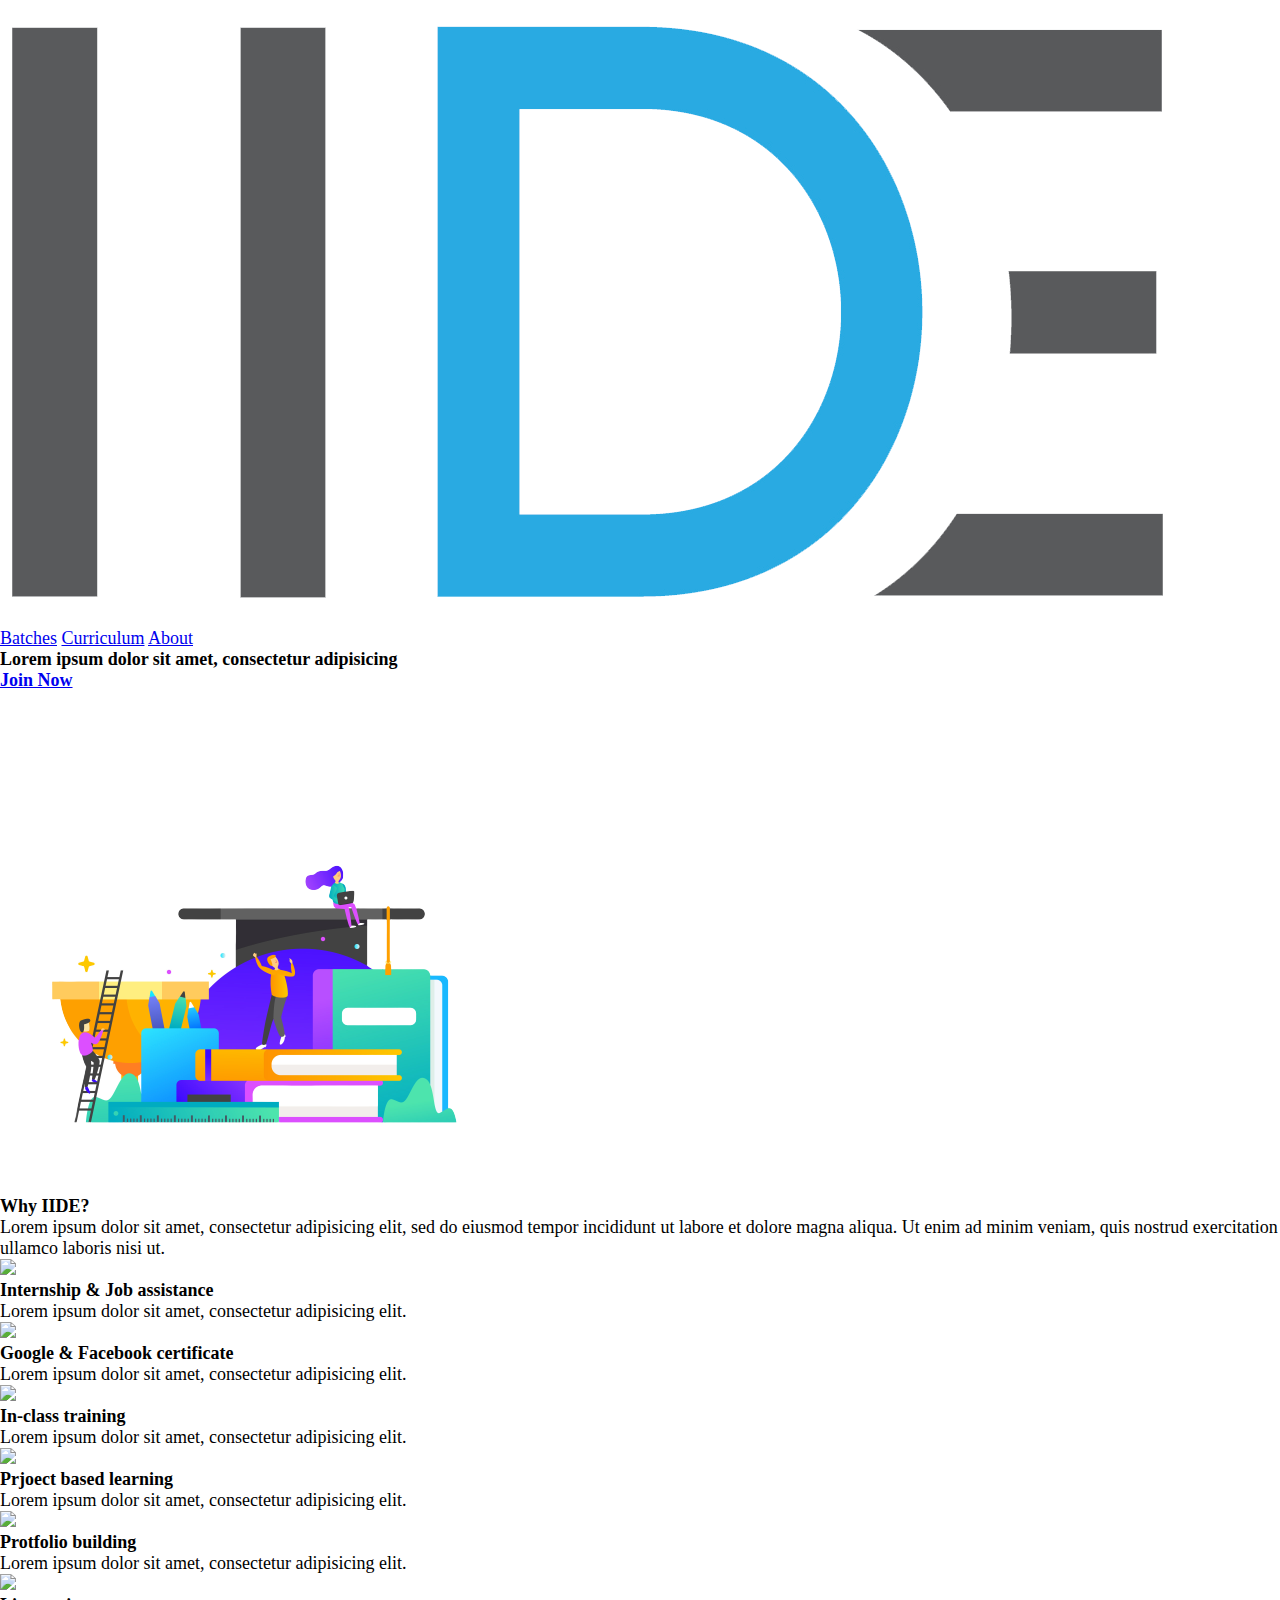
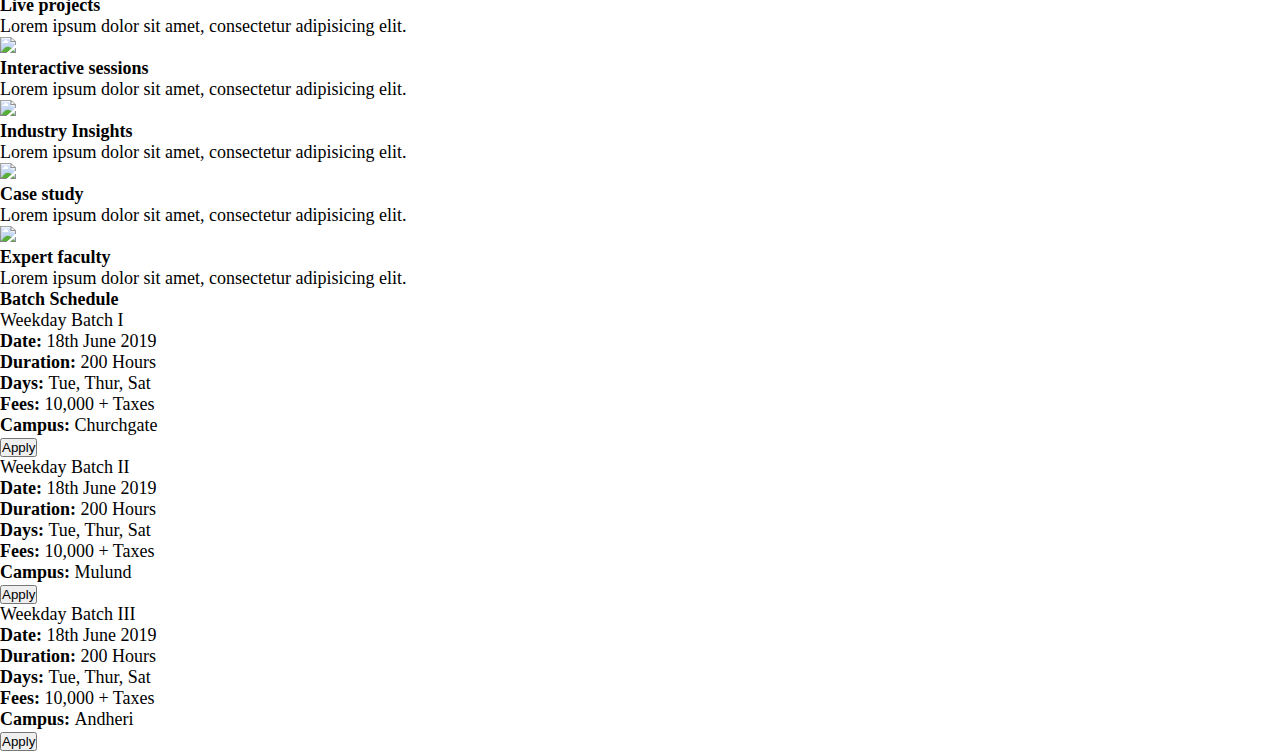
==== index.html @ a880cb13 "added batches section" ====
<!DOCTYPE html>
<html>
	<head>
		<title>IIDE</title>
		<link rel="shortcut icon" type="image/x-icon" href="./assets/favicon.ico">
		<link rel="stylesheet" type="text/css" href="./style.css">
	</head>
	<body>
		<div class="container">
			<div class="header_wrapper">
				<header>
					<div class="header_intwrapper">
						<div class="logo_wrapper">
							<img src="./assets/img/logo.png" alt="IIDE classes">
						</div>
						<div class="header_links">
							<a href="#">Batches</a>
							<a href="#">Curriculum</a>
							<a href="#">About</a>
						</div>
					</div>
				</header>
			</div>

			<section class="banner">
				<div class="banner_wrapper">
					<div class="banner_intwrapper">
						<h1 class="banner_text">
							Lorem ipsum dolor sit amet, consectetur adipisicing
							<div class="banner_btn_wrapper">
								<a href="./contact.html" class="banner_btn">Join Now</a>
							</div>
						</h1>
						<div class="banner_img">
							<img src="./assets/img/banner.png">
						</div>
					</div>
				</div>
			</section>

			<div class="hm_wrapper">
				<section class="into">
					<div class="intro_wrapper">
						<div class="intro_intwrapper">
							<h2>Why IIDE?</h2>
							<div class="intro_content_wrapper">
								<div class="intro_content_int_wrapper">
									<p>Lorem ipsum dolor sit amet, consectetur adipisicing elit, sed do eiusmod
									tempor incididunt ut labore et dolore magna aliqua. Ut enim ad minim veniam,
									quis nostrud exercitation ullamco laboris nisi ut.</p>
									<div class="intro_perks_wrapper">
										<div class="intro_perks">
											<img src="./assets/icons/.png">
											<h3>Internship &amp; Job assistance</h3>
											<div class="intro_perks_content">Lorem ipsum dolor sit amet, consectetur adipisicing elit.</div>
										</div>

										<div class="intro_perks">
											<img src="./assets/icons/.png">
											<h3>Google &amp; Facebook certificate</h3>
											<div class="intro_perks_content">Lorem ipsum dolor sit amet, consectetur adipisicing elit.</div>
										</div>

										<div class="intro_perks">
											<img src="./assets/icons/.png">
											<h3>In-class training</h3>
											<div class="intro_perks_content">Lorem ipsum dolor sit amet, consectetur adipisicing elit.</div>
										</div>

										<div class="intro_perks">
											<img src="./assets/icons/.png">
											<h3>Prjoect based learning </h3>
											<div class="intro_perks_content">Lorem ipsum dolor sit amet, consectetur adipisicing elit.</div>
										</div>

										<div class="intro_perks">
											<img src="./assets/icons/.png">
											<h3>Protfolio building</h3>
											<div class="intro_perks_content">Lorem ipsum dolor sit amet, consectetur adipisicing elit.</div>
										</div>

										<div class="intro_perks">
											<img src="./assets/icons/.png">
											<h3>Live projects</h3>
											<div class="intro_perks_content">Lorem ipsum dolor sit amet, consectetur adipisicing elit.</div>
										</div>

										<div class="intro_perks">
											<img src="./assets/icons/.png">
											<h3>Interactive sessions</h3>
											<div class="intro_perks_content">Lorem ipsum dolor sit amet, consectetur adipisicing elit.</div>
										</div>

										<div class="intro_perks">
											<img src="./assets/icons/.png">
											<h3>Industry Insights</h3>
											<div class="intro_perks_content">Lorem ipsum dolor sit amet, consectetur adipisicing elit.</div>
										</div>

										<div class="intro_perks">
											<img src="./assets/icons/.png">
											<h3>Case study</h3>
											<div class="intro_perks_content">Lorem ipsum dolor sit amet, consectetur adipisicing elit.</div>
										</div>

										<div class="intro_perks">
											<img src="./assets/icons/.png">
											<h3>Expert faculty</h3>
											<div class="intro_perks_content">Lorem ipsum dolor sit amet, consectetur adipisicing elit.</div>
										</div>


									</div>
								</div>
							</div>
						</div>
					</div>
				</section>

				<section id="batches">
					<div class="batches_wrapper">
						<div class="batches_intwrapper">
							<h2>Batch Schedule</h2>
							<div class="batch_box">
								<div class="batch_box_head">Weekday Batch I</div>
								<div class="batch_box_details">
									<b>Date: </b>18th June 2019</br>
									<b>Duration: </b>200 Hours</br>
									<b>Days: </b>Tue, Thur, Sat</br>
									<b>Fees: </b>10,000 + Taxes</br>
									<b>Campus: </b>Churchgate
								</div>
								<button class="batches_button">Apply</button>
							</div>

							<div class="batch_box">
								<div class="batch_box_head">Weekday Batch II</div>
								<div class="batch_box_details">
									<b>Date: </b>18th June 2019</br>
									<b>Duration: </b>200 Hours</br>
									<b>Days: </b>Tue, Thur, Sat</br>
									<b>Fees: </b>10,000 + Taxes</br>
									<b>Campus: </b>Mulund
								</div>
								<button class="batches_button">Apply</button>
							</div>

							<div class="batch_box">
								<div class="batch_box_head">Weekday Batch III</div>
								<div class="batch_box_details">
									<b>Date: </b>18th June 2019</br>
									<b>Duration: </b>200 Hours</br>
									<b>Days: </b>Tue, Thur, Sat</br>
									<b>Fees: </b>10,000 + Taxes</br>
									<b>Campus: </b>Andheri
								</div>
								<button class="batches_button">Apply</button>
							</div>


						</div>
					</div>
				</section>
			</div>

		</div>

	</body>
</html>
---- style.css ----
html, body, div, span, object, iframe,h1, h2, h3, h4, h5, h6, p, blockquote, pre,abbr, address, cite, code,del, dfn, em, img, ins, kbd, q, samp,small, strong, sub, sup, var,b, i,dl, dt, dd, ol, ul, li,fieldset, form, label, legend,table, caption, tbody, tfoot, thead, tr, th, td,article, aside, canvas, details, figcaption, figure,footer, header, hgroup, menu, nav, section, summary,time, mark, audio, video, textarea  {
	margin:0;
	padding:0;
	border:0;
	outline:0;
	font-size: 18px;
	background:transparent;
	vertical-align:baseline;	
}
*{
	margin: 0;
	padding: 0;
	box-sizing: border-box;
}
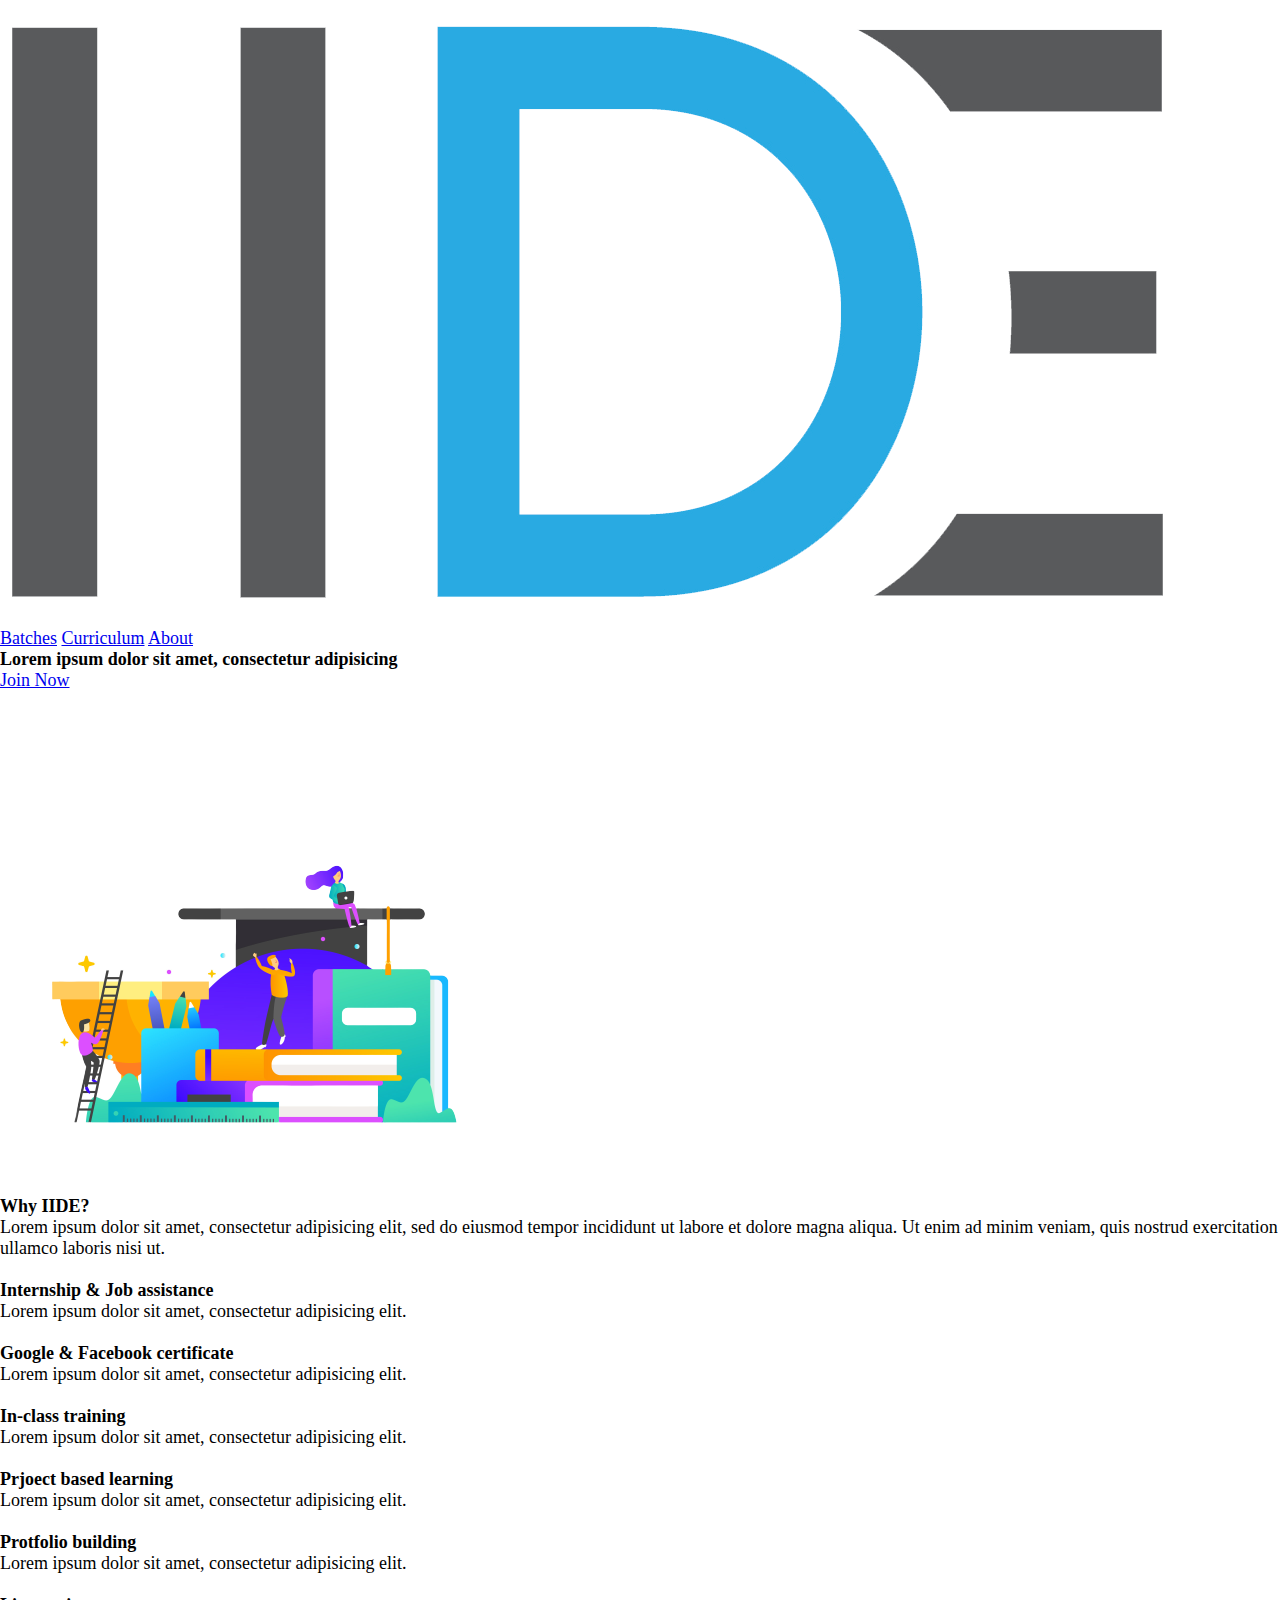
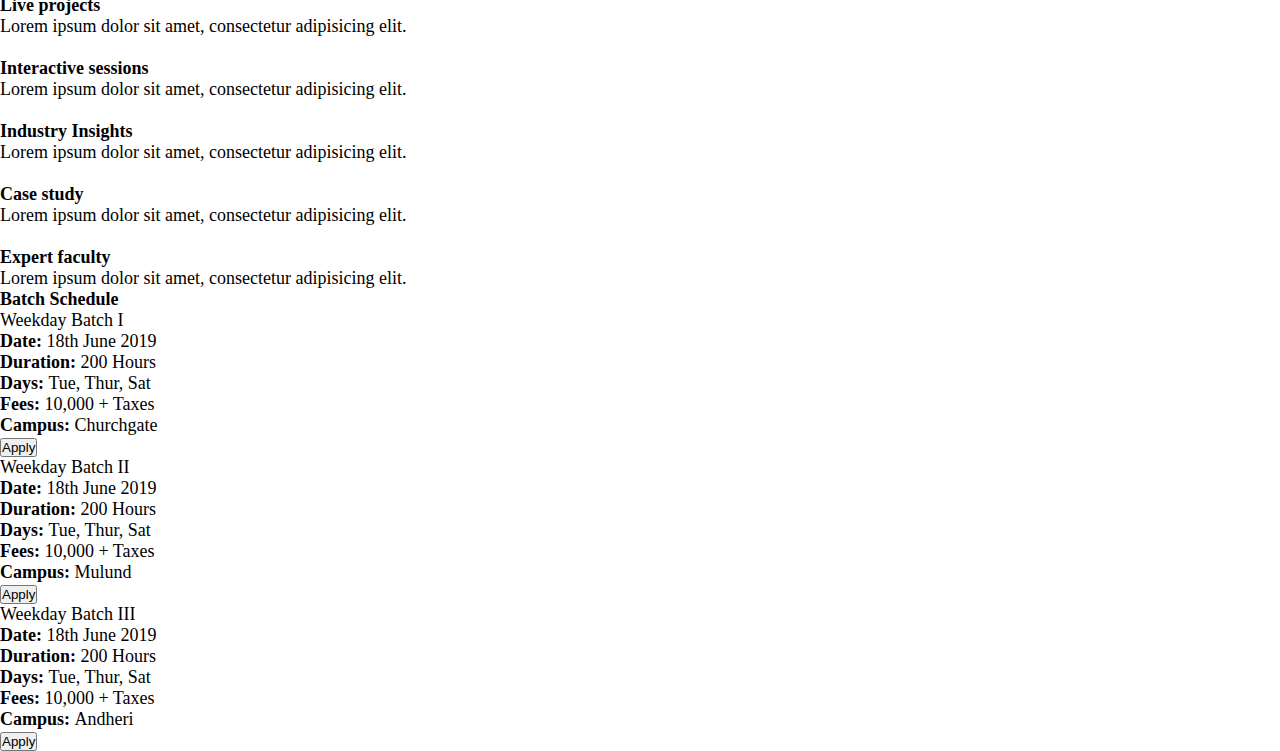
==== commit 1cb7c14a: "html validated" ====
--- a/index.html
+++ b/index.html
@@ -1,5 +1,5 @@
 <!DOCTYPE html>
-<html>
+<html lang="en">
 	<head>
 		<title>IIDE</title>
 		<link rel="shortcut icon" type="image/x-icon" href="./assets/favicon.ico">
@@ -25,21 +25,19 @@
 			<section class="banner">
 				<div class="banner_wrapper">
 					<div class="banner_intwrapper">
-						<h1 class="banner_text">
-							Lorem ipsum dolor sit amet, consectetur adipisicing
+						<h1 class="banner_text">Lorem ipsum dolor sit amet, consectetur adipisicing</h1>
 							<div class="banner_btn_wrapper">
 								<a href="./contact.html" class="banner_btn">Join Now</a>
 							</div>
-						</h1>
 						<div class="banner_img">
-							<img src="./assets/img/banner.png">
+							<img src="./assets/img/banner.png" alt="">
 						</div>
 					</div>
 				</div>
 			</section>
 
 			<div class="hm_wrapper">
-				<section class="into">
+				<section id="into">
 					<div class="intro_wrapper">
 						<div class="intro_intwrapper">
 							<h2>Why IIDE?</h2>
@@ -50,61 +48,61 @@
 									quis nostrud exercitation ullamco laboris nisi ut.</p>
 									<div class="intro_perks_wrapper">
 										<div class="intro_perks">
-											<img src="./assets/icons/.png">
+											<img src="./assets/icons/.png" alt="">
 											<h3>Internship &amp; Job assistance</h3>
 											<div class="intro_perks_content">Lorem ipsum dolor sit amet, consectetur adipisicing elit.</div>
 										</div>
 
 										<div class="intro_perks">
-											<img src="./assets/icons/.png">
+											<img src="./assets/icons/.png" alt="">
 											<h3>Google &amp; Facebook certificate</h3>
 											<div class="intro_perks_content">Lorem ipsum dolor sit amet, consectetur adipisicing elit.</div>
 										</div>
 
 										<div class="intro_perks">
-											<img src="./assets/icons/.png">
+											<img src="./assets/icons/.png" alt="">
 											<h3>In-class training</h3>
 											<div class="intro_perks_content">Lorem ipsum dolor sit amet, consectetur adipisicing elit.</div>
 										</div>
 
 										<div class="intro_perks">
-											<img src="./assets/icons/.png">
+											<img src="./assets/icons/.png" alt="">
 											<h3>Prjoect based learning </h3>
 											<div class="intro_perks_content">Lorem ipsum dolor sit amet, consectetur adipisicing elit.</div>
 										</div>
 
 										<div class="intro_perks">
-											<img src="./assets/icons/.png">
+											<img src="./assets/icons/.png" alt="">
 											<h3>Protfolio building</h3>
 											<div class="intro_perks_content">Lorem ipsum dolor sit amet, consectetur adipisicing elit.</div>
 										</div>
 
 										<div class="intro_perks">
-											<img src="./assets/icons/.png">
+											<img src="./assets/icons/.png" alt="">
 											<h3>Live projects</h3>
 											<div class="intro_perks_content">Lorem ipsum dolor sit amet, consectetur adipisicing elit.</div>
 										</div>
 
 										<div class="intro_perks">
-											<img src="./assets/icons/.png">
+											<img src="./assets/icons/.png" alt="">
 											<h3>Interactive sessions</h3>
 											<div class="intro_perks_content">Lorem ipsum dolor sit amet, consectetur adipisicing elit.</div>
 										</div>
 
 										<div class="intro_perks">
-											<img src="./assets/icons/.png">
+											<img src="./assets/icons/.png" alt="">
 											<h3>Industry Insights</h3>
 											<div class="intro_perks_content">Lorem ipsum dolor sit amet, consectetur adipisicing elit.</div>
 										</div>
 
 										<div class="intro_perks">
-											<img src="./assets/icons/.png">
+											<img src="./assets/icons/.png" alt="">
 											<h3>Case study</h3>
 											<div class="intro_perks_content">Lorem ipsum dolor sit amet, consectetur adipisicing elit.</div>
 										</div>
 
 										<div class="intro_perks">
-											<img src="./assets/icons/.png">
+											<img src="./assets/icons/.png" alt="">
 											<h3>Expert faculty</h3>
 											<div class="intro_perks_content">Lorem ipsum dolor sit amet, consectetur adipisicing elit.</div>
 										</div>
@@ -124,10 +122,10 @@
 							<div class="batch_box">
 								<div class="batch_box_head">Weekday Batch I</div>
 								<div class="batch_box_details">
-									<b>Date: </b>18th June 2019</br>
-									<b>Duration: </b>200 Hours</br>
-									<b>Days: </b>Tue, Thur, Sat</br>
-									<b>Fees: </b>10,000 + Taxes</br>
+									<b>Date: </b>18th June 2019<br/>
+									<b>Duration: </b>200 Hours<br/>
+									<b>Days: </b>Tue, Thur, Sat<br/>
+									<b>Fees: </b>10,000 + Taxes<br/>
 									<b>Campus: </b>Churchgate
 								</div>
 								<button class="batches_button">Apply</button>
@@ -136,10 +134,10 @@
 							<div class="batch_box">
 								<div class="batch_box_head">Weekday Batch II</div>
 								<div class="batch_box_details">
-									<b>Date: </b>18th June 2019</br>
-									<b>Duration: </b>200 Hours</br>
-									<b>Days: </b>Tue, Thur, Sat</br>
-									<b>Fees: </b>10,000 + Taxes</br>
+									<b>Date: </b>18th June 2019<br/>
+									<b>Duration: </b>200 Hours<br/>
+									<b>Days: </b>Tue, Thur, Sat<br/>
+									<b>Fees: </b>10,000 + Taxes<br/>
 									<b>Campus: </b>Mulund
 								</div>
 								<button class="batches_button">Apply</button>
@@ -148,19 +146,23 @@
 							<div class="batch_box">
 								<div class="batch_box_head">Weekday Batch III</div>
 								<div class="batch_box_details">
-									<b>Date: </b>18th June 2019</br>
-									<b>Duration: </b>200 Hours</br>
-									<b>Days: </b>Tue, Thur, Sat</br>
-									<b>Fees: </b>10,000 + Taxes</br>
+									<b>Date: </b>18th June 2019<br/>
+									<b>Duration: </b>200 Hours<br/>
+									<b>Days: </b>Tue, Thur, Sat<br/>
+									<b>Fees: </b>10,000 + Taxes<br/>
 									<b>Campus: </b>Andheri
 								</div>
 								<button class="batches_button">Apply</button>
 							</div>
-
-
 						</div>
 					</div>
 				</section>
+
+				<section id="request_call">
+					
+				</section>
+
+			<!-- hm_wrapper -->
 			</div>
 
 		</div>
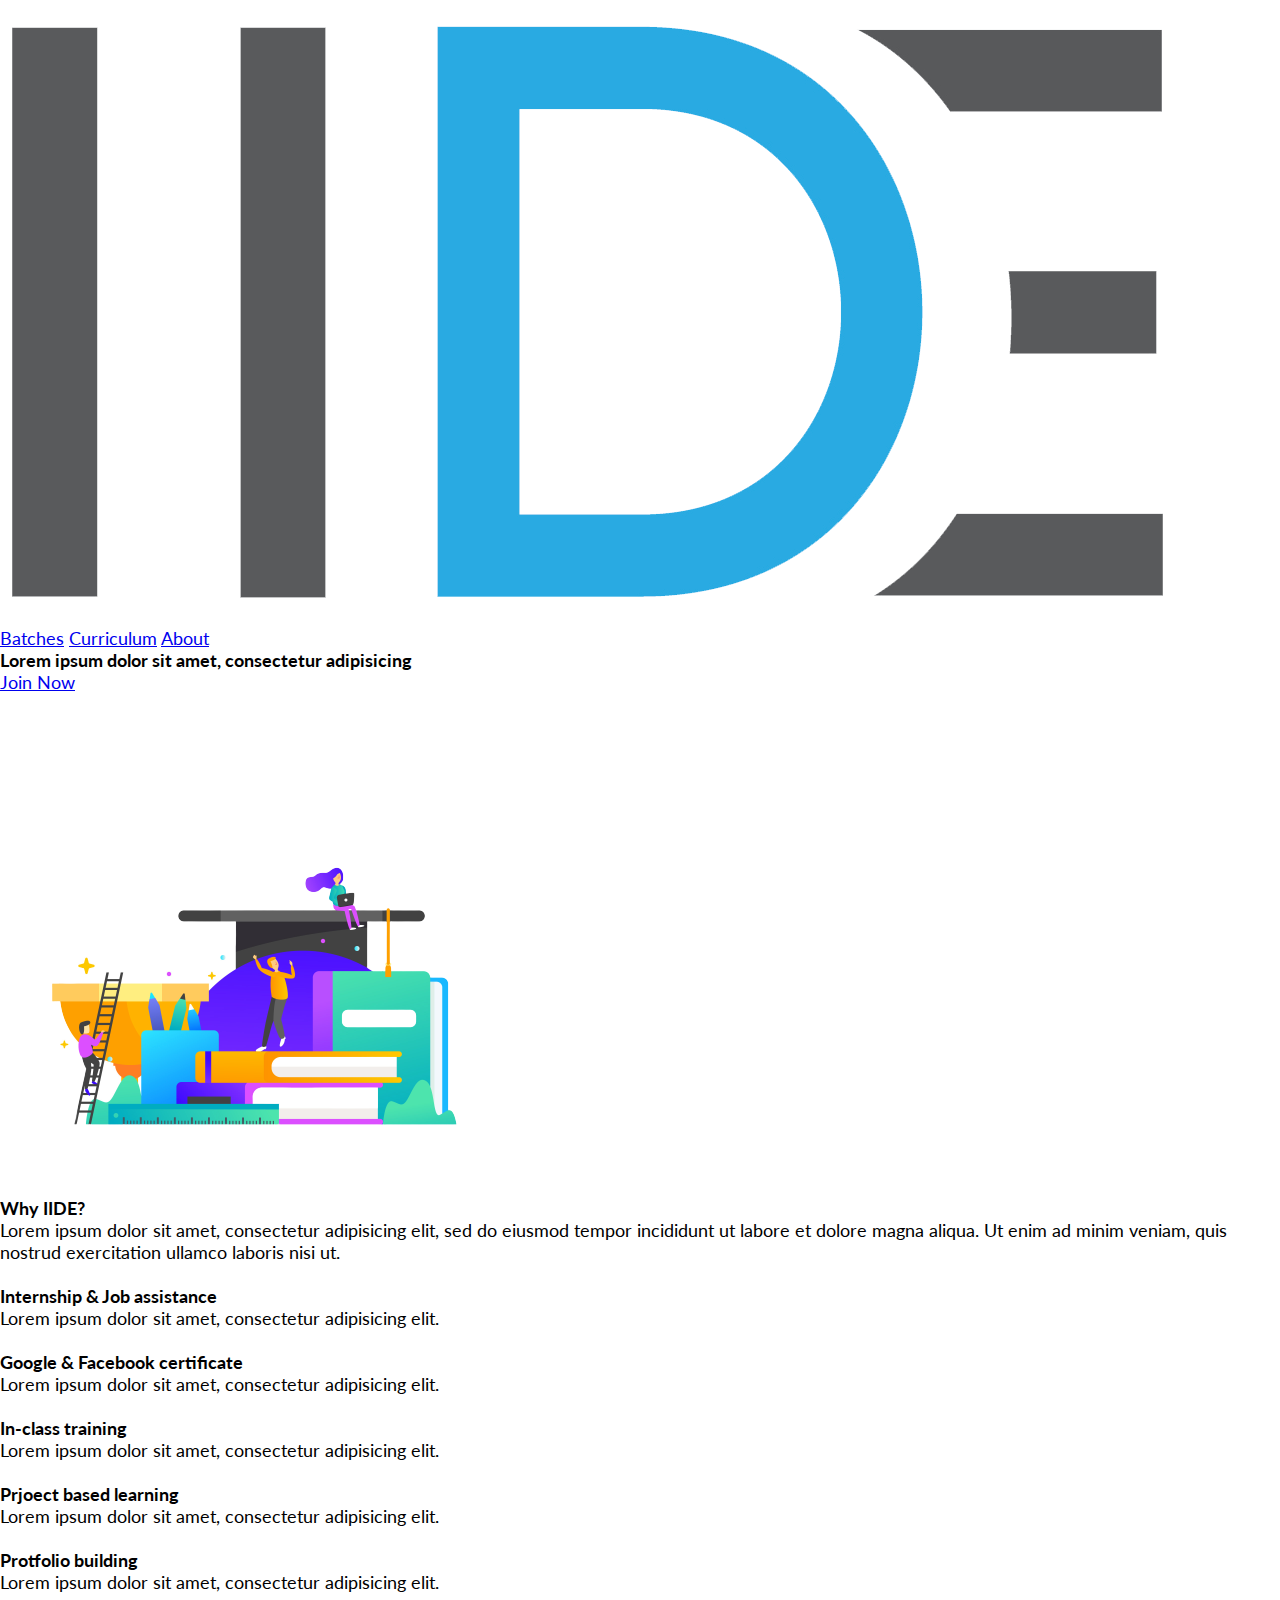
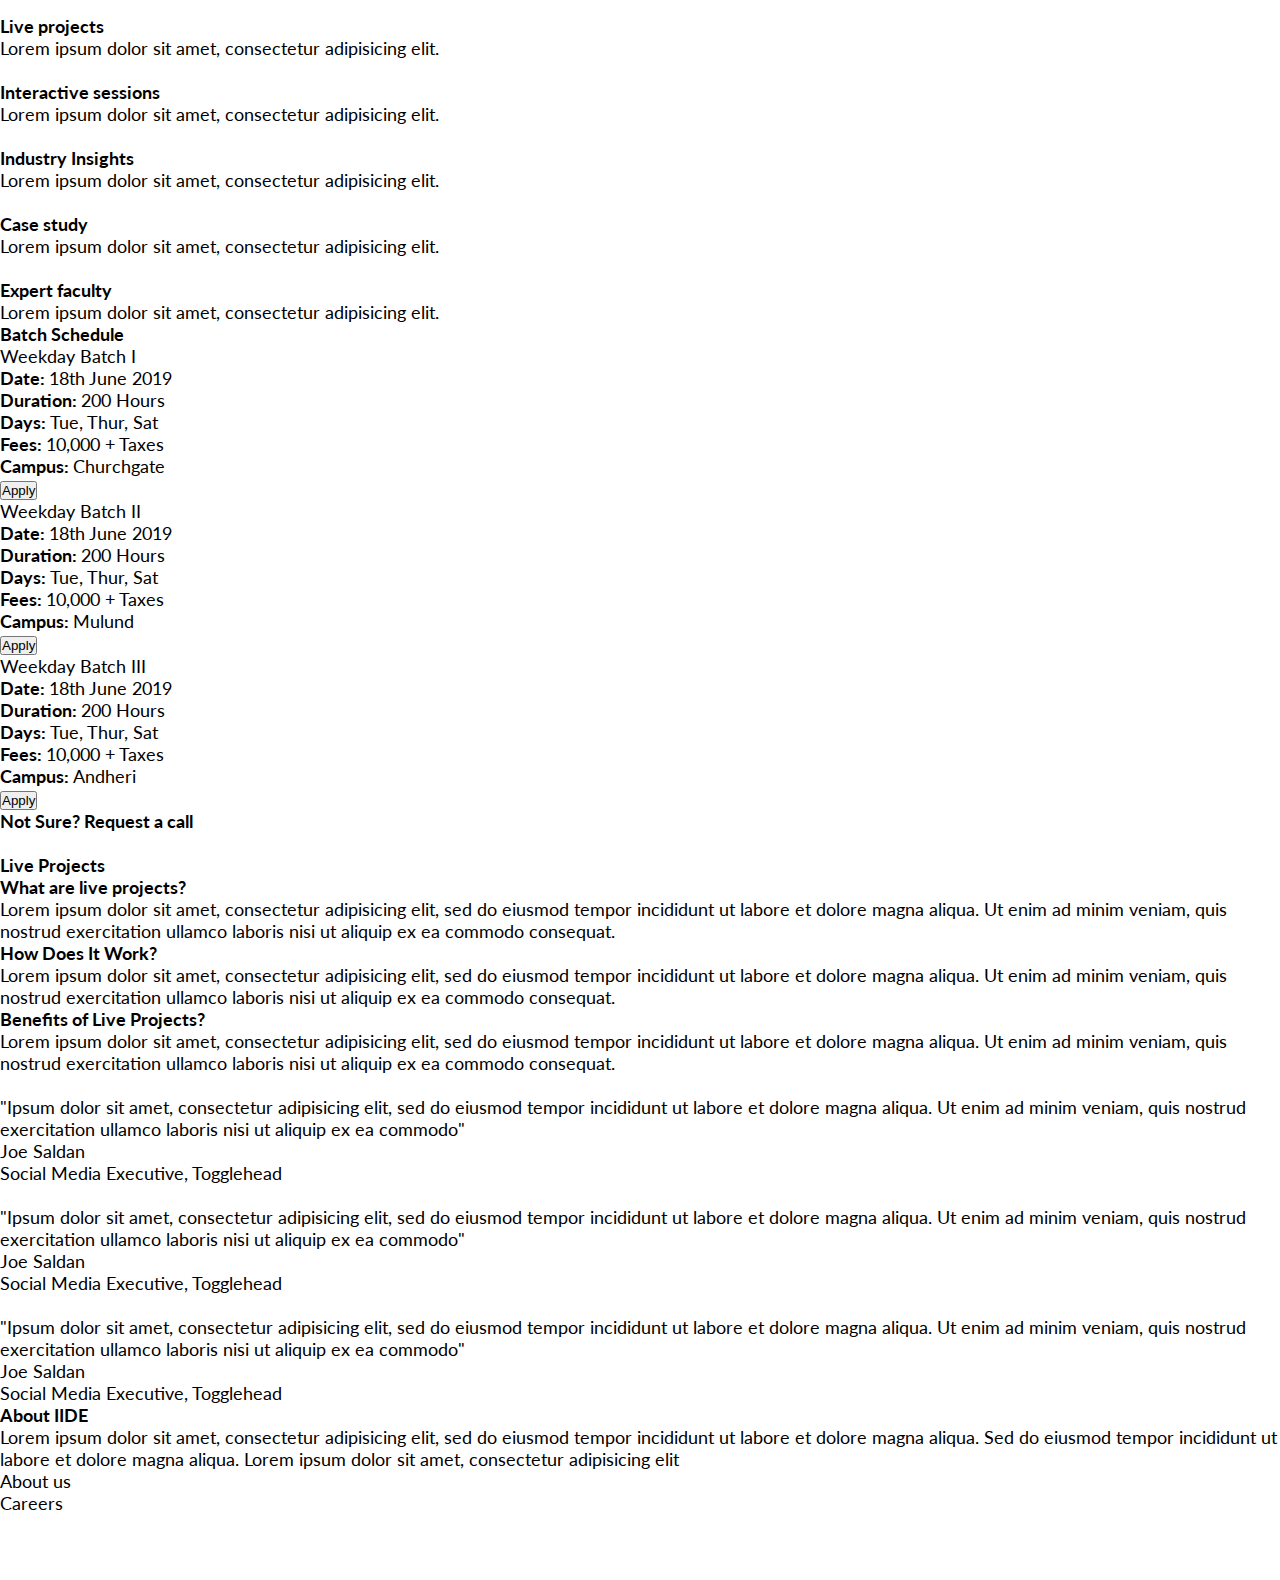
==== commit 1e290637: "added files and pages" ====
--- a/index.html
+++ b/index.html
@@ -2,8 +2,10 @@
 <html lang="en">
 	<head>
 		<title>IIDE</title>
+		<meta name="viewport" content="width=device-width, initial-scale=1.0">
+		<link href="https://fonts.googleapis.com/css?family=Lato:100,300,400,700,900&display=swap" rel="stylesheet">
 		<link rel="shortcut icon" type="image/x-icon" href="./assets/favicon.ico">
-		<link rel="stylesheet" type="text/css" href="./style.css">
+		<link rel="stylesheet" type="text/css" href="./home.css">
 	</head>
 	<body>
 		<div class="container">
@@ -15,8 +17,8 @@
 						</div>
 						<div class="header_links">
 							<a href="#">Batches</a>
-							<a href="#">Curriculum</a>
-							<a href="#">About</a>
+							<a href="./curriculum.html">Curriculum</a>
+							<a href="./about.html">About</a>
 						</div>
 					</div>
 				</header>
@@ -157,15 +159,139 @@
 						</div>
 					</div>
 				</section>
-
-				<section id="request_call">
-					
+			</div>
+
+			<section id="request_call">
+				<div class="rcall_wrapper">
+					<div class="rcall_intwrapper">
+						<h2>Not Sure? Request a call</h2>
+						<a href="#"><img src="./assets/icons/.png" alt=""></a>
+					</div>
+				</div>
+			</section>
+
+			<div class="hm_wrapper">
+				<section class="live_project">
+					<div class="lproject_wrapper">
+						<div class="lproject_intwrapper">
+							<h2>Live Projects</h2>
+							<div class="project_tab">
+								<div class="project_tab_intwrapper">
+									<h3>What are live projects?</h3>
+									<p>
+										Lorem ipsum dolor sit amet, consectetur adipisicing elit, sed do eiusmod
+										tempor incididunt ut labore et dolore magna aliqua. Ut enim ad minim veniam,
+										quis nostrud exercitation ullamco laboris nisi ut aliquip ex ea commodo
+										consequat.
+									</p>
+								</div>
+							</div>
+
+							<div class="project_tab">
+								<div class="project_tab_intwrapper">
+									<h3>How Does It Work?</h3>
+									<p>
+										Lorem ipsum dolor sit amet, consectetur adipisicing elit, sed do eiusmod
+										tempor incididunt ut labore et dolore magna aliqua. Ut enim ad minim veniam,
+										quis nostrud exercitation ullamco laboris nisi ut aliquip ex ea commodo
+										consequat.
+									</p>
+								</div>
+							</div>
+
+							<div class="project_tab">
+								<div class="project_tab_intwrapper">
+									<h3>Benefits of Live Projects?</h3>
+									<p>
+										Lorem ipsum dolor sit amet, consectetur adipisicing elit, sed do eiusmod
+										tempor incididunt ut labore et dolore magna aliqua. Ut enim ad minim veniam,
+										quis nostrud exercitation ullamco laboris nisi ut aliquip ex ea commodo
+										consequat.
+									</p>
+								</div>
+							</div>
+						</div>
+					</div>
+				</section>
+
+				<section id="feedback">
+					<div class="feedback_wrapper">
+						<div class="feedback_intwrapper">
+							<div class="feedbox">
+								<div class="feedbox_intwrapper">
+									<img src="" alt="">
+									<p class="fdbk">
+										"Ipsum dolor sit amet, consectetur adipisicing elit, sed do eiusmod
+										tempor incididunt ut labore et dolore magna aliqua. Ut enim ad minim veniam,
+										quis nostrud exercitation ullamco laboris nisi ut aliquip ex ea commodo"
+									</p>
+									<p class="std_name">Joe Saldan</p>
+									<p class="std_desg">Social Media Executive, Togglehead</p>
+
+								</div>
+							</div>
+
+							<div class="feedbox">
+								<div class="feedbox_intwrapper">
+									<img src="" alt="">
+									<p class="fdbk">
+										"Ipsum dolor sit amet, consectetur adipisicing elit, sed do eiusmod
+										tempor incididunt ut labore et dolore magna aliqua. Ut enim ad minim veniam,
+										quis nostrud exercitation ullamco laboris nisi ut aliquip ex ea commodo"
+									</p>
+									<p class="std_name">Joe Saldan</p>
+									<p class="std_desg">Social Media Executive, Togglehead</p>
+
+								</div>
+							</div>
+
+							<div class="feedbox">
+								<div class="feedbox_intwrapper">
+									<img src="" alt="">
+									<p class="fdbk">
+										"Ipsum dolor sit amet, consectetur adipisicing elit, sed do eiusmod
+										tempor incididunt ut labore et dolore magna aliqua. Ut enim ad minim veniam,
+										quis nostrud exercitation ullamco laboris nisi ut aliquip ex ea commodo"
+									</p>
+									<p class="std_name">Joe Saldan</p>
+									<p class="std_desg">Social Media Executive, Togglehead</p>
+
+								</div>
+							</div>
+						</div>
+					</div>
 				</section>
 
 			<!-- hm_wrapper -->
 			</div>
 
+			<footer>
+				<div class="footer_wrapper">
+					<div class="footer_intwrapper">
+						<div class="footer_sec">
+							<b>About IIDE</b>
+							<p>Lorem ipsum dolor sit amet, consectetur adipisicing elit, sed do eiusmod
+							tempor incididunt ut labore et dolore magna aliqua. Sed do eiusmod
+							tempor incididunt ut labore et dolore magna aliqua. Lorem ipsum dolor sit amet, consectetur adipisicing elit</p>
+						</div>
+						<div class="footer_sec">
+							<ul>
+								<li>About us</li>
+								<li>Careers</li>
+							</ul>
+						</div>
+						<div class="footer_sec">
+							<ul>
+								<li><img src="" alt=""></li>
+								<li><img src="" alt=""></li>
+								<li><img src="" alt=""></li>
+							</ul>
+						</div>
+					</div>
+				</div>
+			</footer>
+
+		<!-- container -->
 		</div>
-
 	</body>
 </html>--- a/home.css
+++ b/home.css
@@ -0,0 +1,16 @@
+@import url("./common.css");
+html, body, div, span, object, iframe,h1, h2, h3, h4, h5, h6, p, blockquote, pre,abbr, address, cite, code,del, dfn, em, img, ins, kbd, q, samp,small, strong, sub, sup, var,b, i,dl, dt, dd, ol, ul, li,fieldset, form, label, legend,table, caption, tbody, tfoot, thead, tr, th, td,article, aside, canvas, details, figcaption, figure,footer, header, hgroup, menu, nav, section, summary,time, mark, audio, video, textarea  {
+	margin:0;
+	padding:0;
+	border:0;
+	outline:0;
+	font-size: 18px;
+	background:transparent;
+	vertical-align:baseline;	
+	font-family: 'Lato', sans-serif;
+}
+*{
+	margin: 0;
+	padding: 0;
+	box-sizing: border-box;
+}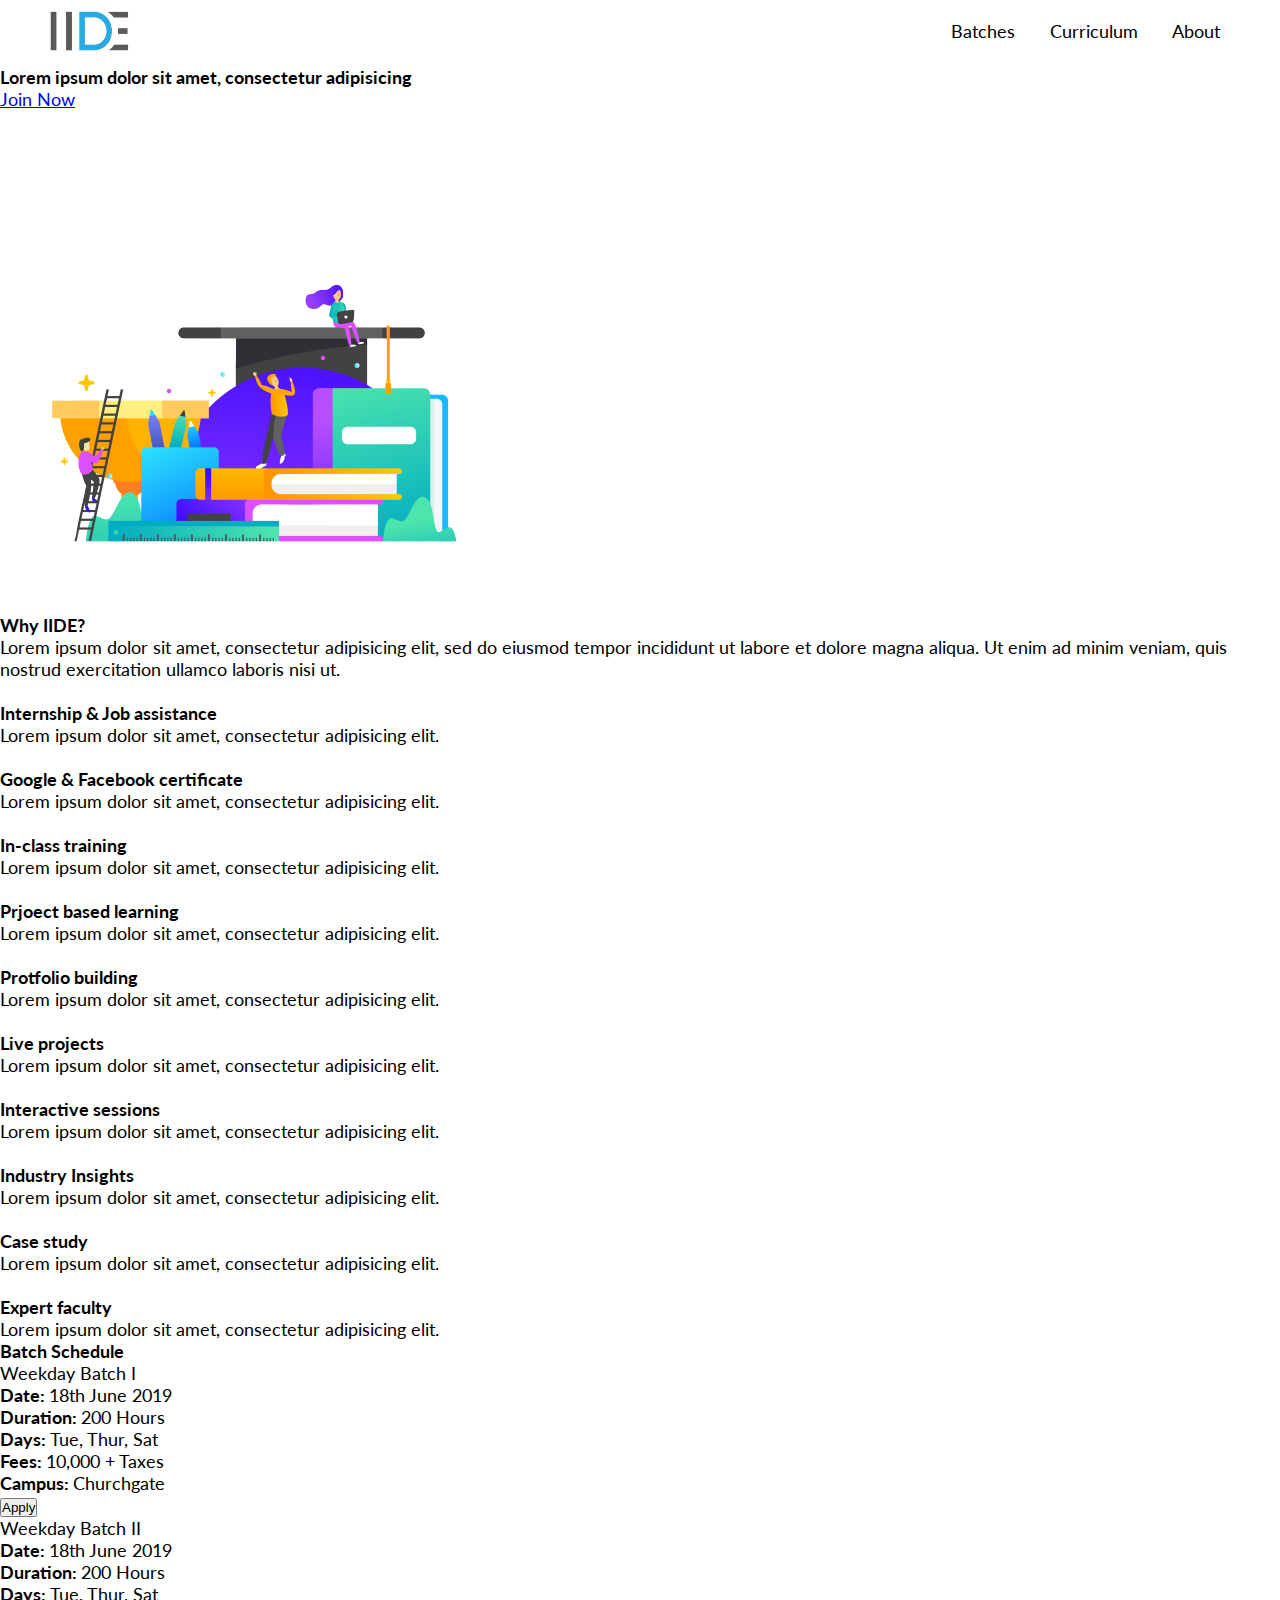
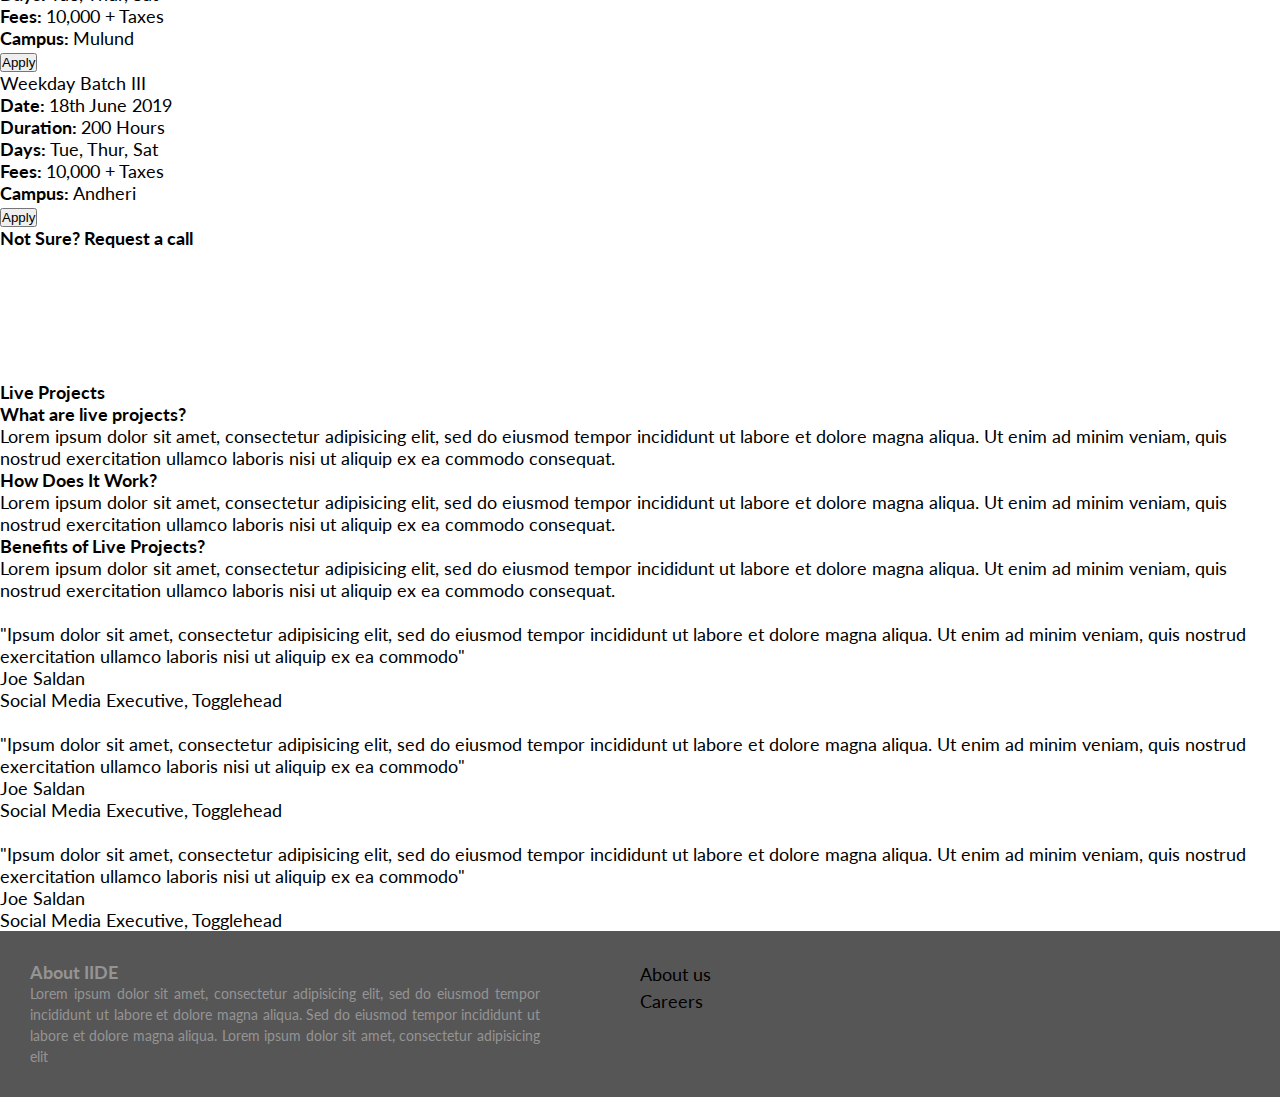
==== commit b2851eaa: "added footer & header css. added icons" ====
--- a/index.html
+++ b/index.html
@@ -13,10 +13,10 @@
 				<header>
 					<div class="header_intwrapper">
 						<div class="logo_wrapper">
-							<img src="./assets/img/logo.png" alt="IIDE classes">
+							<a href="./"><img src="./assets/img/logo.png" alt="IIDE classes"></a>
 						</div>
 						<div class="header_links">
-							<a href="#">Batches</a>
+							<a href="#batches">Batches</a>
 							<a href="./curriculum.html">Curriculum</a>
 							<a href="./about.html">About</a>
 						</div>
@@ -165,7 +165,7 @@
 				<div class="rcall_wrapper">
 					<div class="rcall_intwrapper">
 						<h2>Not Sure? Request a call</h2>
-						<a href="#"><img src="./assets/icons/.png" alt=""></a>
+						<a href="#" class="call_btn"><img src="./assets/icons/call-answer.png" alt=""></a>
 					</div>
 				</div>
 			</section>
--- a/home.css
+++ b/home.css
@@ -1,16 +1 @@
 @import url("./common.css");
-html, body, div, span, object, iframe,h1, h2, h3, h4, h5, h6, p, blockquote, pre,abbr, address, cite, code,del, dfn, em, img, ins, kbd, q, samp,small, strong, sub, sup, var,b, i,dl, dt, dd, ol, ul, li,fieldset, form, label, legend,table, caption, tbody, tfoot, thead, tr, th, td,article, aside, canvas, details, figcaption, figure,footer, header, hgroup, menu, nav, section, summary,time, mark, audio, video, textarea  {
-	margin:0;
-	padding:0;
-	border:0;
-	outline:0;
-	font-size: 18px;
-	background:transparent;
-	vertical-align:baseline;	
-	font-family: 'Lato', sans-serif;
-}
-*{
-	margin: 0;
-	padding: 0;
-	box-sizing: border-box;
-}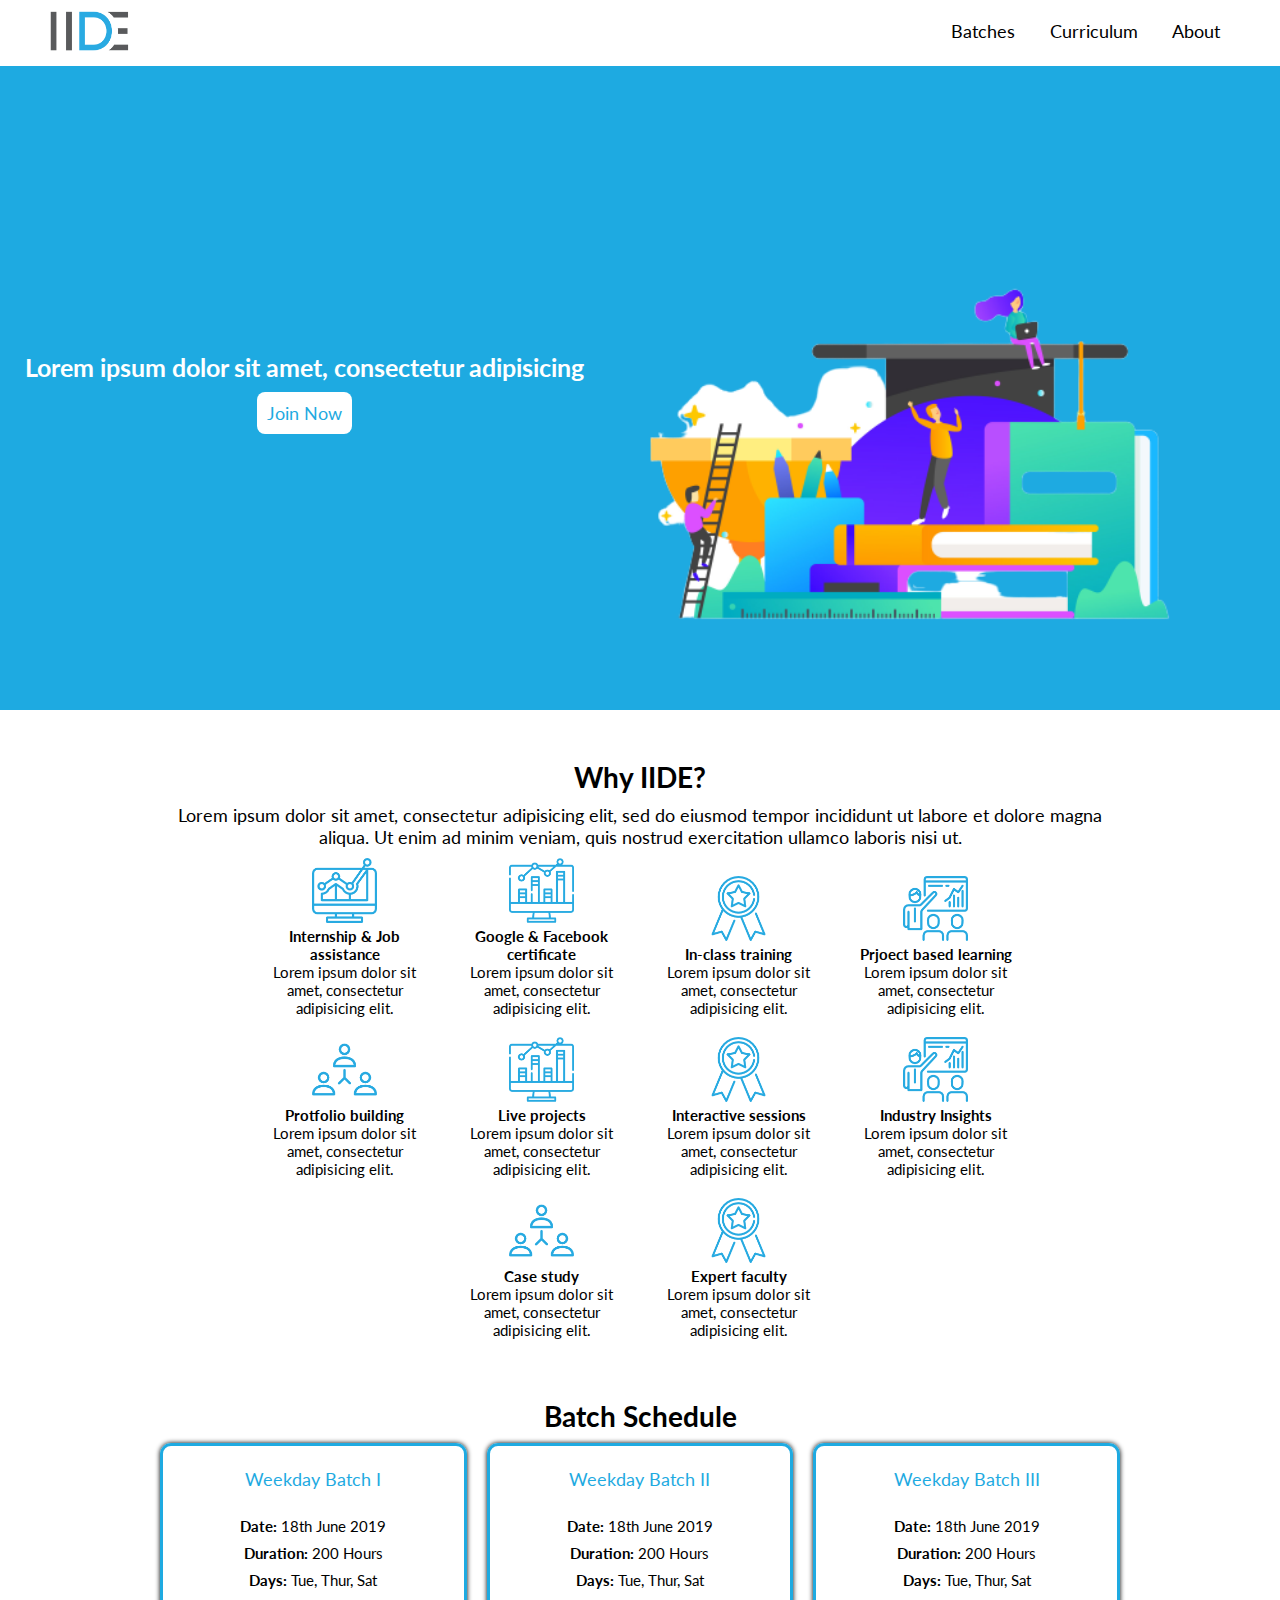
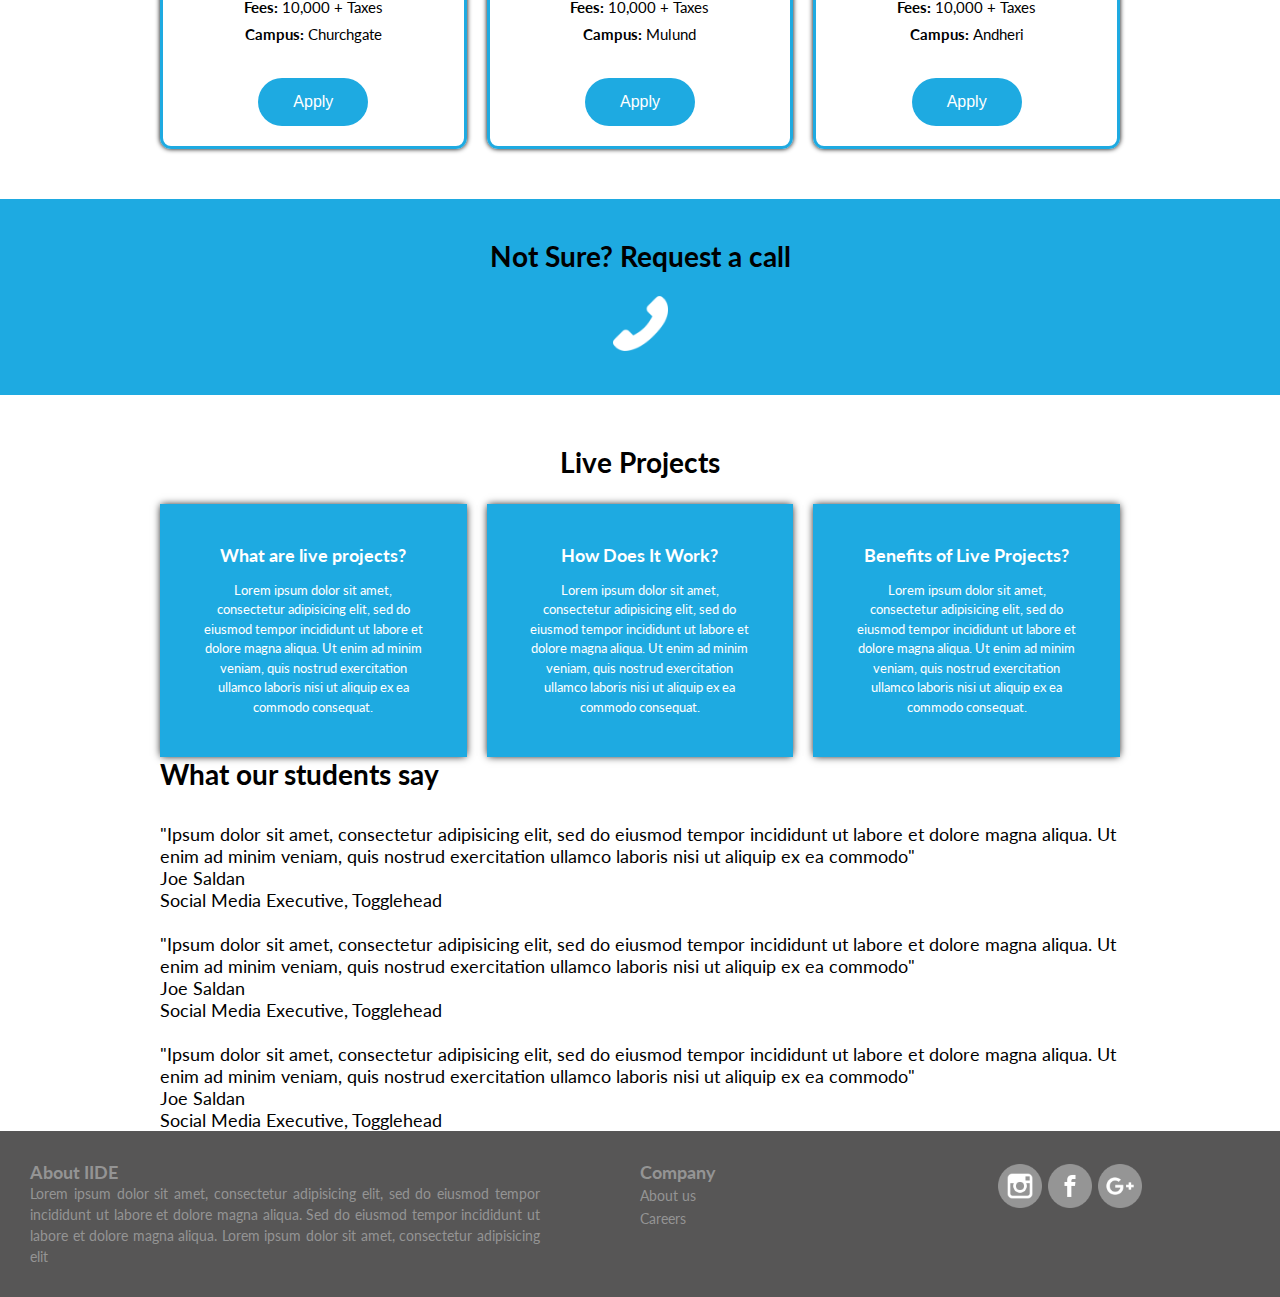
==== commit b4081e2a: "major changes" ====
--- a/index.html
+++ b/index.html
@@ -27,10 +27,12 @@
 			<section class="banner">
 				<div class="banner_wrapper">
 					<div class="banner_intwrapper">
-						<h1 class="banner_text">Lorem ipsum dolor sit amet, consectetur adipisicing</h1>
+						<div class="banner_text_wrapper">
+							<h1 class="banner_text">Lorem ipsum dolor sit amet, consectetur adipisicing</h1>
 							<div class="banner_btn_wrapper">
 								<a href="./contact.html" class="banner_btn">Join Now</a>
 							</div>
+						</div>
 						<div class="banner_img">
 							<img src="./assets/img/banner.png" alt="">
 						</div>
@@ -50,61 +52,61 @@
 									quis nostrud exercitation ullamco laboris nisi ut.</p>
 									<div class="intro_perks_wrapper">
 										<div class="intro_perks">
-											<img src="./assets/icons/.png" alt="">
+											<img src="./assets/icons/Live-Projects.png" alt="">
 											<h3>Internship &amp; Job assistance</h3>
 											<div class="intro_perks_content">Lorem ipsum dolor sit amet, consectetur adipisicing elit.</div>
 										</div>
 
 										<div class="intro_perks">
-											<img src="./assets/icons/.png" alt="">
+											<img src="./assets/icons/Case-Studies1.png" alt="">
 											<h3>Google &amp; Facebook certificate</h3>
 											<div class="intro_perks_content">Lorem ipsum dolor sit amet, consectetur adipisicing elit.</div>
 										</div>
 
 										<div class="intro_perks">
-											<img src="./assets/icons/.png" alt="">
+											<img src="./assets/icons/Expert-Faculty.png" alt="">
 											<h3>In-class training</h3>
 											<div class="intro_perks_content">Lorem ipsum dolor sit amet, consectetur adipisicing elit.</div>
 										</div>
 
 										<div class="intro_perks">
-											<img src="./assets/icons/.png" alt="">
+											<img src="./assets/icons/Industry-Insights.png" alt="">
 											<h3>Prjoect based learning </h3>
 											<div class="intro_perks_content">Lorem ipsum dolor sit amet, consectetur adipisicing elit.</div>
 										</div>
 
 										<div class="intro_perks">
-											<img src="./assets/icons/.png" alt="">
+											<img src="./assets/icons/network.png" alt="">
 											<h3>Protfolio building</h3>
 											<div class="intro_perks_content">Lorem ipsum dolor sit amet, consectetur adipisicing elit.</div>
 										</div>
 
 										<div class="intro_perks">
-											<img src="./assets/icons/.png" alt="">
+											<img src="./assets/icons/Case-Studies1.png" alt="">
 											<h3>Live projects</h3>
 											<div class="intro_perks_content">Lorem ipsum dolor sit amet, consectetur adipisicing elit.</div>
 										</div>
 
 										<div class="intro_perks">
-											<img src="./assets/icons/.png" alt="">
+											<img src="./assets/icons/Expert-Faculty.png" alt="">
 											<h3>Interactive sessions</h3>
 											<div class="intro_perks_content">Lorem ipsum dolor sit amet, consectetur adipisicing elit.</div>
 										</div>
 
 										<div class="intro_perks">
-											<img src="./assets/icons/.png" alt="">
+											<img src="./assets/icons/Industry-Insights.png" alt="">
 											<h3>Industry Insights</h3>
 											<div class="intro_perks_content">Lorem ipsum dolor sit amet, consectetur adipisicing elit.</div>
 										</div>
 
 										<div class="intro_perks">
-											<img src="./assets/icons/.png" alt="">
+											<img src="./assets/icons/network.png" alt="">
 											<h3>Case study</h3>
 											<div class="intro_perks_content">Lorem ipsum dolor sit amet, consectetur adipisicing elit.</div>
 										</div>
 
 										<div class="intro_perks">
-											<img src="./assets/icons/.png" alt="">
+											<img src="./assets/icons/Expert-Faculty.png" alt="">
 											<h3>Expert faculty</h3>
 											<div class="intro_perks_content">Lorem ipsum dolor sit amet, consectetur adipisicing elit.</div>
 										</div>
@@ -121,40 +123,42 @@
 					<div class="batches_wrapper">
 						<div class="batches_intwrapper">
 							<h2>Batch Schedule</h2>
-							<div class="batch_box">
-								<div class="batch_box_head">Weekday Batch I</div>
-								<div class="batch_box_details">
-									<b>Date: </b>18th June 2019<br/>
-									<b>Duration: </b>200 Hours<br/>
-									<b>Days: </b>Tue, Thur, Sat<br/>
-									<b>Fees: </b>10,000 + Taxes<br/>
-									<b>Campus: </b>Churchgate
-								</div>
-								<button class="batches_button">Apply</button>
-							</div>
-
-							<div class="batch_box">
-								<div class="batch_box_head">Weekday Batch II</div>
-								<div class="batch_box_details">
-									<b>Date: </b>18th June 2019<br/>
-									<b>Duration: </b>200 Hours<br/>
-									<b>Days: </b>Tue, Thur, Sat<br/>
-									<b>Fees: </b>10,000 + Taxes<br/>
-									<b>Campus: </b>Mulund
-								</div>
-								<button class="batches_button">Apply</button>
-							</div>
-
-							<div class="batch_box">
-								<div class="batch_box_head">Weekday Batch III</div>
-								<div class="batch_box_details">
-									<b>Date: </b>18th June 2019<br/>
-									<b>Duration: </b>200 Hours<br/>
-									<b>Days: </b>Tue, Thur, Sat<br/>
-									<b>Fees: </b>10,000 + Taxes<br/>
-									<b>Campus: </b>Andheri
-								</div>
-								<button class="batches_button">Apply</button>
+							<div class="batch_box_wrapper">
+								<div class="batch_box">
+									<div class="batch_box_head">Weekday Batch I</div>
+									<div class="batch_box_details">
+										<b>Date: </b>18th June 2019<br/>
+										<b>Duration: </b>200 Hours<br/>
+										<b>Days: </b>Tue, Thur, Sat<br/>
+										<b>Fees: </b>10,000 + Taxes<br/>
+										<b>Campus: </b>Churchgate
+									</div>
+									<button class="batches_button">Apply</button>
+								</div>
+
+								<div class="batch_box">
+									<div class="batch_box_head">Weekday Batch II</div>
+									<div class="batch_box_details">
+										<b>Date: </b>18th June 2019<br/>
+										<b>Duration: </b>200 Hours<br/>
+										<b>Days: </b>Tue, Thur, Sat<br/>
+										<b>Fees: </b>10,000 + Taxes<br/>
+										<b>Campus: </b>Mulund
+									</div>
+									<button class="batches_button">Apply</button>
+								</div>
+
+								<div class="batch_box">
+									<div class="batch_box_head">Weekday Batch III</div>
+									<div class="batch_box_details">
+										<b>Date: </b>18th June 2019<br/>
+										<b>Duration: </b>200 Hours<br/>
+										<b>Days: </b>Tue, Thur, Sat<br/>
+										<b>Fees: </b>10,000 + Taxes<br/>
+										<b>Campus: </b>Andheri
+									</div>
+									<button class="batches_button">Apply</button>
+								</div>
 							</div>
 						</div>
 					</div>
@@ -175,41 +179,42 @@
 					<div class="lproject_wrapper">
 						<div class="lproject_intwrapper">
 							<h2>Live Projects</h2>
-							<div class="project_tab">
-								<div class="project_tab_intwrapper">
-									<h3>What are live projects?</h3>
-									<p>
-										Lorem ipsum dolor sit amet, consectetur adipisicing elit, sed do eiusmod
-										tempor incididunt ut labore et dolore magna aliqua. Ut enim ad minim veniam,
-										quis nostrud exercitation ullamco laboris nisi ut aliquip ex ea commodo
-										consequat.
-									</p>
-								</div>
-							</div>
-
-							<div class="project_tab">
-								<div class="project_tab_intwrapper">
-									<h3>How Does It Work?</h3>
-									<p>
-										Lorem ipsum dolor sit amet, consectetur adipisicing elit, sed do eiusmod
-										tempor incididunt ut labore et dolore magna aliqua. Ut enim ad minim veniam,
-										quis nostrud exercitation ullamco laboris nisi ut aliquip ex ea commodo
-										consequat.
-									</p>
-								</div>
-							</div>
-
-							<div class="project_tab">
-								<div class="project_tab_intwrapper">
-									<h3>Benefits of Live Projects?</h3>
-									<p>
-										Lorem ipsum dolor sit amet, consectetur adipisicing elit, sed do eiusmod
-										tempor incididunt ut labore et dolore magna aliqua. Ut enim ad minim veniam,
-										quis nostrud exercitation ullamco laboris nisi ut aliquip ex ea commodo
-										consequat.
-									</p>
-								</div>
-							</div>
+							<div class="project_tab_wrapper">
+								<div class="project_tab">
+									<div class="project_tab_intwrapper">
+										<h3>What are live projects?</h3>
+										<p>
+											Lorem ipsum dolor sit amet, consectetur adipisicing elit, sed do eiusmod
+											tempor incididunt ut labore et dolore magna aliqua. Ut enim ad minim veniam,
+											quis nostrud exercitation ullamco laboris nisi ut aliquip ex ea commodo
+											consequat.
+										</p>
+									</div>
+								</div>
+
+								<div class="project_tab">
+									<div class="project_tab_intwrapper">
+										<h3>How Does It Work?</h3>
+										<p>
+											Lorem ipsum dolor sit amet, consectetur adipisicing elit, sed do eiusmod
+											tempor incididunt ut labore et dolore magna aliqua. Ut enim ad minim veniam,
+											quis nostrud exercitation ullamco laboris nisi ut aliquip ex ea commodo
+											consequat.
+										</p>
+									</div>
+								</div>
+
+								<div class="project_tab">
+									<div class="project_tab_intwrapper">
+										<h3>Benefits of Live Projects?</h3>
+										<p>
+											Lorem ipsum dolor sit amet, consectetur adipisicing elit, sed do eiusmod
+											tempor incididunt ut labore et dolore magna aliqua. Ut enim ad minim veniam,
+											quis nostrud exercitation ullamco laboris nisi ut aliquip ex ea commodo
+											consequat.
+										</p>
+									</div>
+								</div>
 						</div>
 					</div>
 				</section>
@@ -217,47 +222,53 @@
 				<section id="feedback">
 					<div class="feedback_wrapper">
 						<div class="feedback_intwrapper">
-							<div class="feedbox">
-								<div class="feedbox_intwrapper">
-									<img src="" alt="">
-									<p class="fdbk">
-										"Ipsum dolor sit amet, consectetur adipisicing elit, sed do eiusmod
-										tempor incididunt ut labore et dolore magna aliqua. Ut enim ad minim veniam,
-										quis nostrud exercitation ullamco laboris nisi ut aliquip ex ea commodo"
-									</p>
-									<p class="std_name">Joe Saldan</p>
-									<p class="std_desg">Social Media Executive, Togglehead</p>
-
-								</div>
+							<h2>What our students say</h2>
+							
+							<div class="feedbox_wrapper">
+								<div class="feedbox">
+									<div class="feedbox_intwrapper">
+										<img src="" alt="">
+										<p class="fdbk">
+											"Ipsum dolor sit amet, consectetur adipisicing elit, sed do eiusmod
+											tempor incididunt ut labore et dolore magna aliqua. Ut enim ad minim veniam,
+											quis nostrud exercitation ullamco laboris nisi ut aliquip ex ea commodo"
+										</p>
+										<p class="std_name">Joe Saldan</p>
+										<p class="std_desg">Social Media Executive, Togglehead</p>
+
+									</div>
+								</div>
+
+								<div class="feedbox">
+									<div class="feedbox_intwrapper">
+										<img src="" alt="">
+										<p class="fdbk">
+											"Ipsum dolor sit amet, consectetur adipisicing elit, sed do eiusmod
+											tempor incididunt ut labore et dolore magna aliqua. Ut enim ad minim veniam,
+											quis nostrud exercitation ullamco laboris nisi ut aliquip ex ea commodo"
+										</p>
+										<p class="std_name">Joe Saldan</p>
+										<p class="std_desg">Social Media Executive, Togglehead</p>
+
+									</div>
+								</div>
+
+								<div class="feedbox">
+									<div class="feedbox_intwrapper">
+										<img src="" alt="">
+										<p class="fdbk">
+											"Ipsum dolor sit amet, consectetur adipisicing elit, sed do eiusmod
+											tempor incididunt ut labore et dolore magna aliqua. Ut enim ad minim veniam,
+											quis nostrud exercitation ullamco laboris nisi ut aliquip ex ea commodo"
+										</p>
+										<p class="std_name">Joe Saldan</p>
+										<p class="std_desg">Social Media Executive, Togglehead</p>
+
+									</div>
+								</div>
+								
 							</div>
 
-							<div class="feedbox">
-								<div class="feedbox_intwrapper">
-									<img src="" alt="">
-									<p class="fdbk">
-										"Ipsum dolor sit amet, consectetur adipisicing elit, sed do eiusmod
-										tempor incididunt ut labore et dolore magna aliqua. Ut enim ad minim veniam,
-										quis nostrud exercitation ullamco laboris nisi ut aliquip ex ea commodo"
-									</p>
-									<p class="std_name">Joe Saldan</p>
-									<p class="std_desg">Social Media Executive, Togglehead</p>
-
-								</div>
-							</div>
-
-							<div class="feedbox">
-								<div class="feedbox_intwrapper">
-									<img src="" alt="">
-									<p class="fdbk">
-										"Ipsum dolor sit amet, consectetur adipisicing elit, sed do eiusmod
-										tempor incididunt ut labore et dolore magna aliqua. Ut enim ad minim veniam,
-										quis nostrud exercitation ullamco laboris nisi ut aliquip ex ea commodo"
-									</p>
-									<p class="std_name">Joe Saldan</p>
-									<p class="std_desg">Social Media Executive, Togglehead</p>
-
-								</div>
-							</div>
 						</div>
 					</div>
 				</section>
@@ -275,16 +286,17 @@
 							tempor incididunt ut labore et dolore magna aliqua. Lorem ipsum dolor sit amet, consectetur adipisicing elit</p>
 						</div>
 						<div class="footer_sec">
+							<b>Company</b>
 							<ul>
-								<li>About us</li>
-								<li>Careers</li>
+								<li><a href="#">About us</a></li>
+								<li><a href="#">Careers</a></li>
 							</ul>
 						</div>
 						<div class="footer_sec">
 							<ul>
-								<li><img src="" alt=""></li>
-								<li><img src="" alt=""></li>
-								<li><img src="" alt=""></li>
+								<li><img src="./assets/icons/instagram.png" alt=""></li>
+								<li><img src="./assets/icons/facebook.png" alt=""></li>
+								<li><img src="./assets/icons/google-plus.png" alt=""></li>
 							</ul>
 						</div>
 					</div>
--- a/home.css
+++ b/home.css
@@ -1 +1,135 @@
 @import url("./common.css");
+
+/*banner*/
+section.banner {
+	background: var(--theme-blue);
+}
+.banner_intwrapper {
+	display: flex;
+	align-items: center;
+}
+.banner_text_wrapper {
+	padding-left: 25px;
+	text-align: center;
+}
+.banner_img {
+	width: 50%;
+}
+.banner_img > img {
+	width: 100%;
+}
+h1 {
+	font-size: 25px;
+	padding-bottom: 20px;
+	color: var(--default-white);
+}
+a.banner_btn {
+	padding: 10px;
+	background: white;
+	border-radius: 8px;
+	text-decoration: none;
+	color: var(--theme-blue);
+}
+
+/*====================*/
+.intro_wrapper {
+    padding-top: 50px;
+    text-align: center;
+}
+
+
+.intro_perks {
+    width: 20%;
+    padding: 10px;
+    text-align: center;
+    display: inline-block;
+}
+.intro_perks > img {
+    width: 65px;
+}
+.intro_perks > h3 {
+    font-size: 15px;
+}
+.intro_perks_content {
+    font-size: 15px;
+}
+
+/*batches*/
+.batches_wrapper {
+    padding-top: 50px;
+    text-align: center;
+}
+.batch_box_wrapper {
+    display: grid;
+    grid-gap: 20px;
+    grid-template-columns: 1fr 1fr 1fr;
+}
+.batch_box {
+    padding: 20px;
+    line-height: 150%;
+    border-radius: 11px;
+    border: 3px solid var(--theme-blue);
+    box-shadow: 0px 0px 5px 0px rgba(0,0,0,1);
+}
+.batch_box_head {
+    padding-bottom: 20px;
+    color: var(--theme-blue);
+}
+.batch_box_details {
+    font-size: 15px;
+}
+.batch_box_details > b {
+    font-size: 15px;
+}
+.batches_button {
+    background: var(--theme-blue);
+    border: none;
+    padding: 15px 35px;
+    font-size: 16px;
+    color: #fff;
+    margin-top: 30px;
+    border-radius: 40px;
+}
+
+/*call*/
+
+.rcall_wrapper{
+    padding-top: 50px;
+}
+.rcall_intwrapper {
+    text-align: center;
+    background: var(--theme-blue);
+    padding: 40px 0;
+}
+.rcall_intwrapper img {
+    width: 55px;
+    padding-top: 13px;
+}
+
+
+/*project*/
+.lproject_wrapper {
+    text-align: center;
+    padding-top: 50px;
+}
+.project_tab_wrapper {
+    display: grid;
+    grid-gap: 20px;
+    padding-top: 15px;
+    grid-template-columns: 1fr 1fr 1fr;
+}
+.project_tab {
+    background: var(--theme-blue);
+    padding: 40px;
+    box-shadow: 0px 0px 8px -1px rgba(0,0,0,1);
+}
+.project_tab_intwrapper h3 {
+    font-size: 18px;
+    color: #fff;
+}
+.project_tab_intwrapper p {
+    color: #fff;
+    font-size: 13px;
+    line-height: 150%;
+    padding-top: 15px;
+}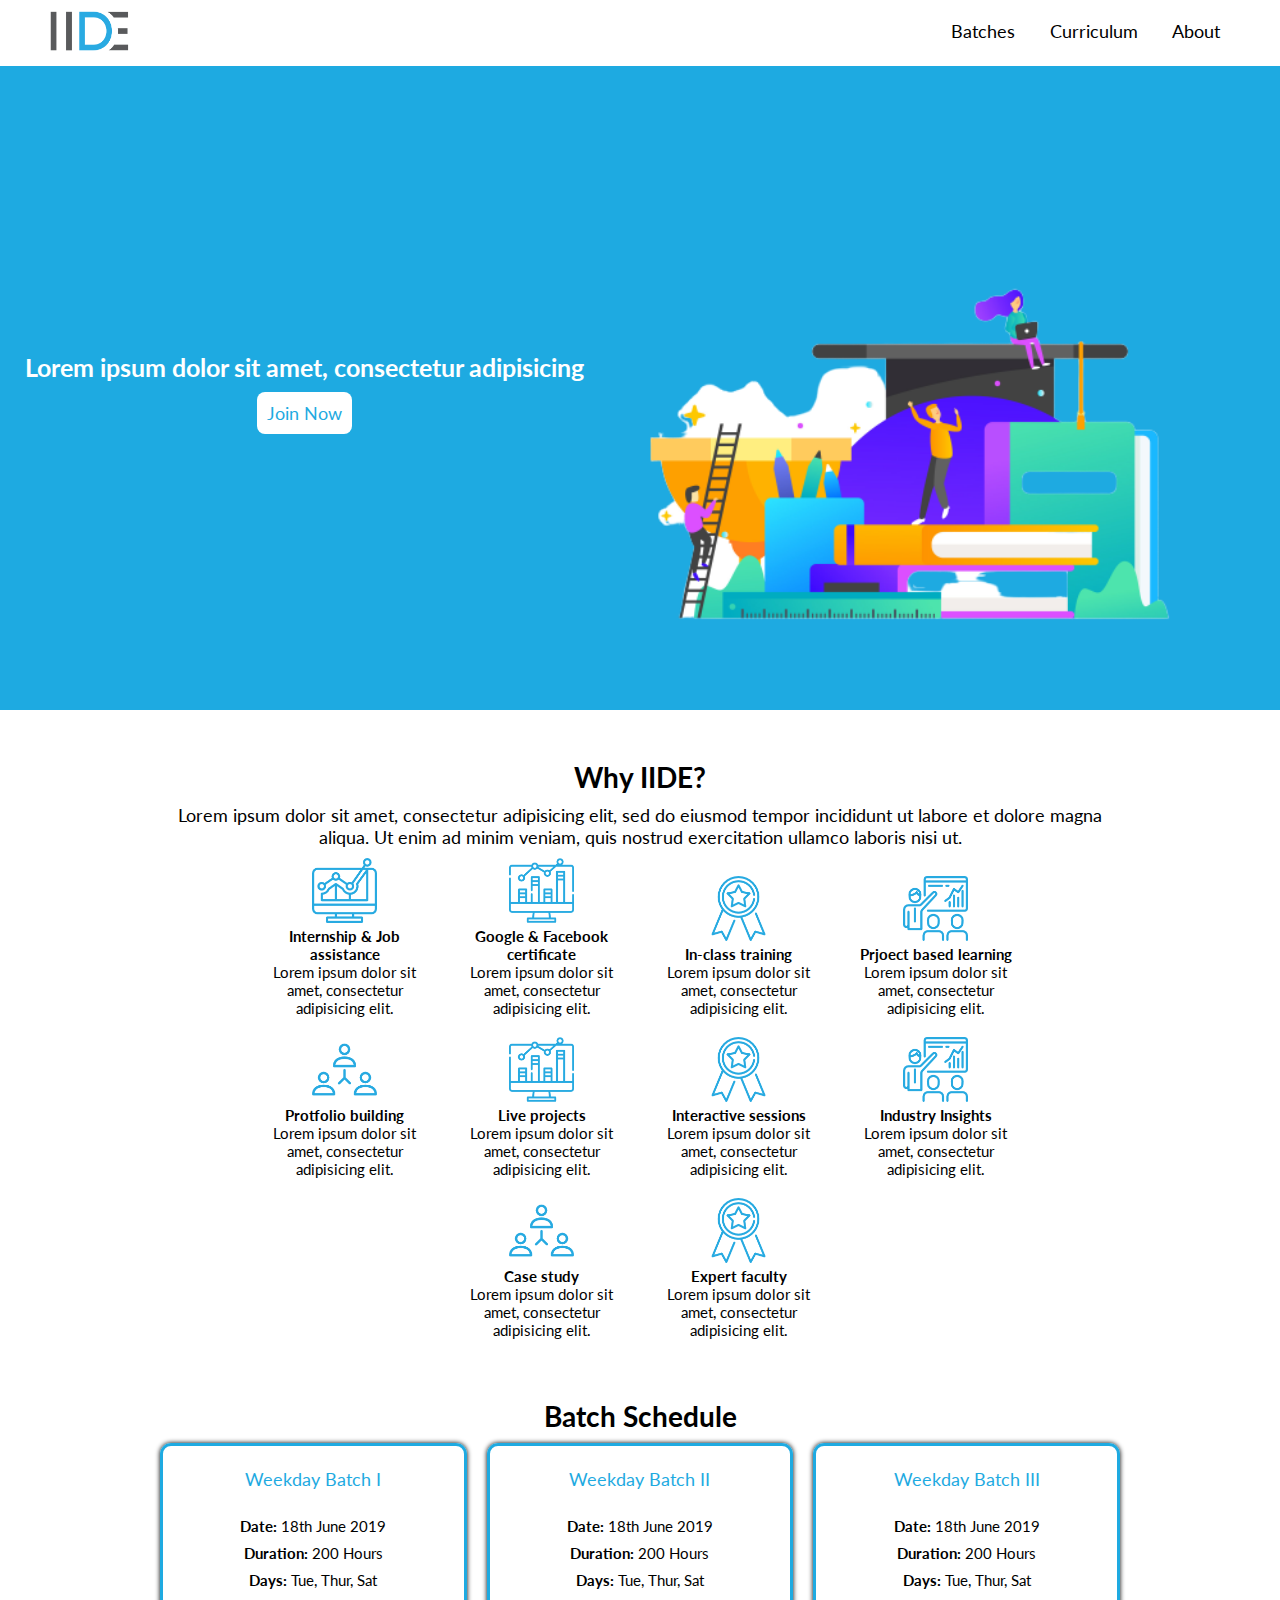
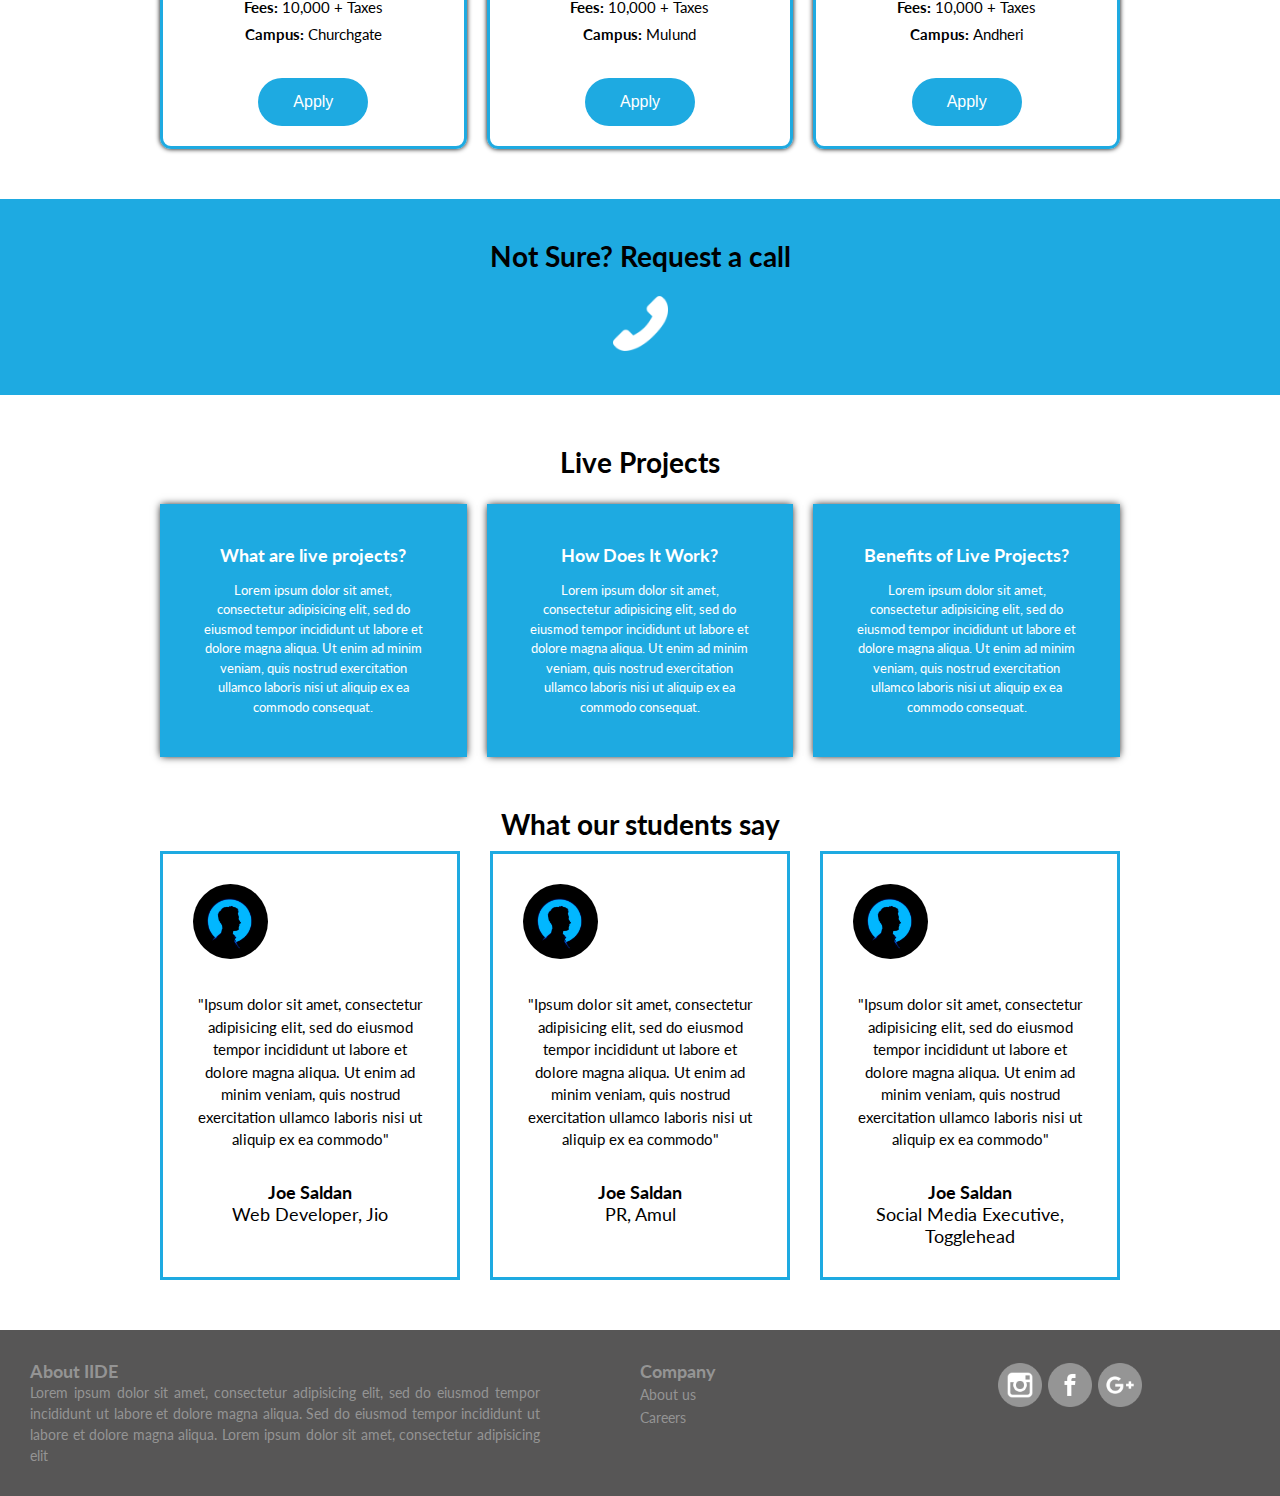
==== commit cd896175: "home page css completed" ====
--- a/index.html
+++ b/index.html
@@ -227,41 +227,47 @@
 							<div class="feedbox_wrapper">
 								<div class="feedbox">
 									<div class="feedbox_intwrapper">
-										<img src="" alt="">
+										<div class="student_img">
+											<img src="./assets/img/student.png" alt="">
+										</div>
 										<p class="fdbk">
 											"Ipsum dolor sit amet, consectetur adipisicing elit, sed do eiusmod
 											tempor incididunt ut labore et dolore magna aliqua. Ut enim ad minim veniam,
 											quis nostrud exercitation ullamco laboris nisi ut aliquip ex ea commodo"
 										</p>
-										<p class="std_name">Joe Saldan</p>
-										<p class="std_desg">Social Media Executive, Togglehead</p>
+										<p class="std_name"><b>Joe Saldan</b></p>
+										<p class="std_desg">Web Developer, Jio</p>
 
 									</div>
 								</div>
 
 								<div class="feedbox">
 									<div class="feedbox_intwrapper">
-										<img src="" alt="">
+										<div class="student_img">
+											<img src="./assets/img/student.png" alt="">
+										</div>
 										<p class="fdbk">
 											"Ipsum dolor sit amet, consectetur adipisicing elit, sed do eiusmod
 											tempor incididunt ut labore et dolore magna aliqua. Ut enim ad minim veniam,
 											quis nostrud exercitation ullamco laboris nisi ut aliquip ex ea commodo"
 										</p>
-										<p class="std_name">Joe Saldan</p>
-										<p class="std_desg">Social Media Executive, Togglehead</p>
+										<p class="std_name"><b>Joe Saldan</b></p>
+										<p class="std_desg">PR, Amul</p>
 
 									</div>
 								</div>
 
 								<div class="feedbox">
 									<div class="feedbox_intwrapper">
-										<img src="" alt="">
+										<div class="student_img">
+											<img src="./assets/img/student.png" alt="">
+										</div>
 										<p class="fdbk">
 											"Ipsum dolor sit amet, consectetur adipisicing elit, sed do eiusmod
 											tempor incididunt ut labore et dolore magna aliqua. Ut enim ad minim veniam,
 											quis nostrud exercitation ullamco laboris nisi ut aliquip ex ea commodo"
 										</p>
-										<p class="std_name">Joe Saldan</p>
+										<p class="std_name"><b>Joe Saldan</b></p>
 										<p class="std_desg">Social Media Executive, Togglehead</p>
 
 									</div>
--- a/home.css
+++ b/home.css
@@ -132,4 +132,40 @@
     font-size: 13px;
     line-height: 150%;
     padding-top: 15px;
+}
+
+/*feedback*/
+.feedback_wrapper {
+    text-align: center;
+    padding-top: 50px;
+}
+.feedbox_wrapper {
+    display: grid;
+    grid-gap: 30px;
+    padding-bottom: 50px;
+    grid-template-columns: 1fr 1fr 1fr;
+}
+.feedbox {
+    padding: 30px;
+    border: 3px solid var(--theme-blue);
+}
+.student_img {
+    width: 75px
+}
+.student_img > img {
+    width: 100%;
+    border-radius: 50%;
+}
+.fdbk {
+    font-size: 15px;
+    padding: 30px 0;
+    line-height: 150%;
+}
+
+
+/*media query*/
+@media only screen and (max-width: 600px) {
+  body {
+    background-color: lightblue;
+  }
 }